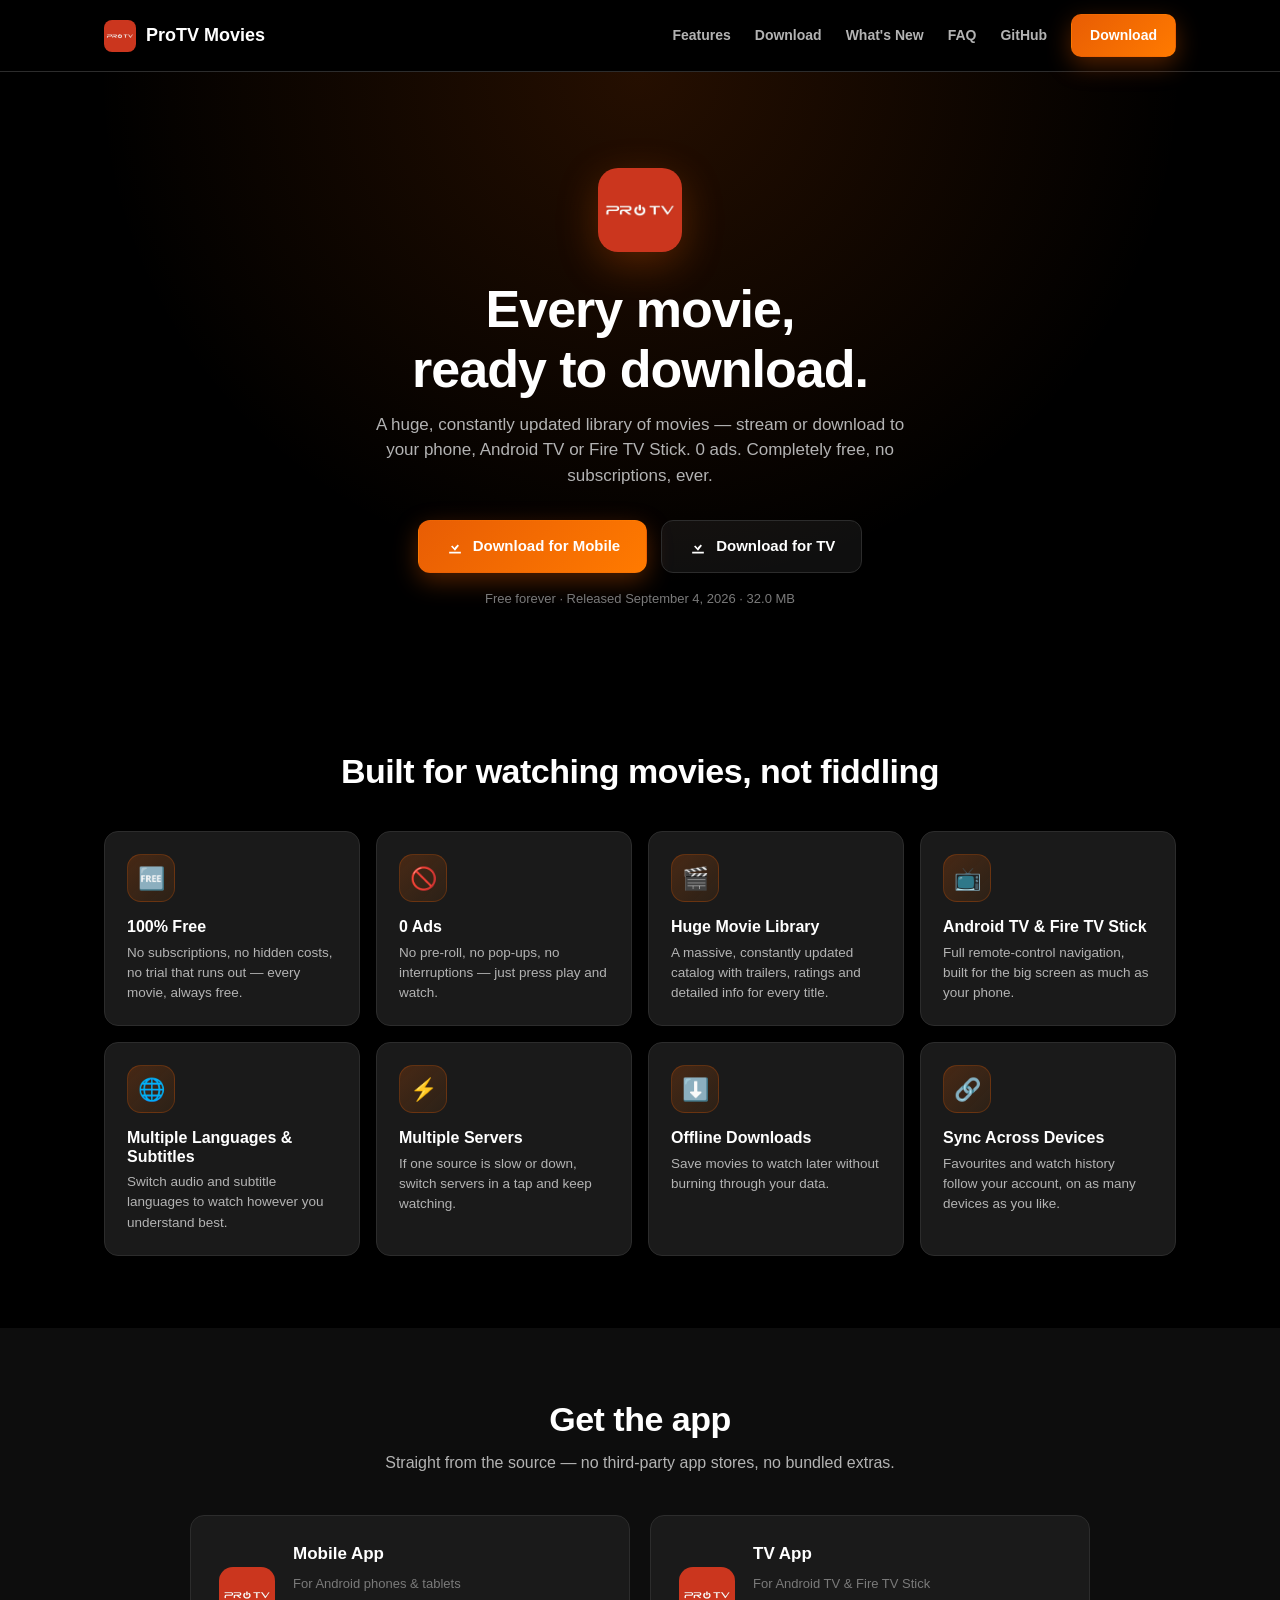
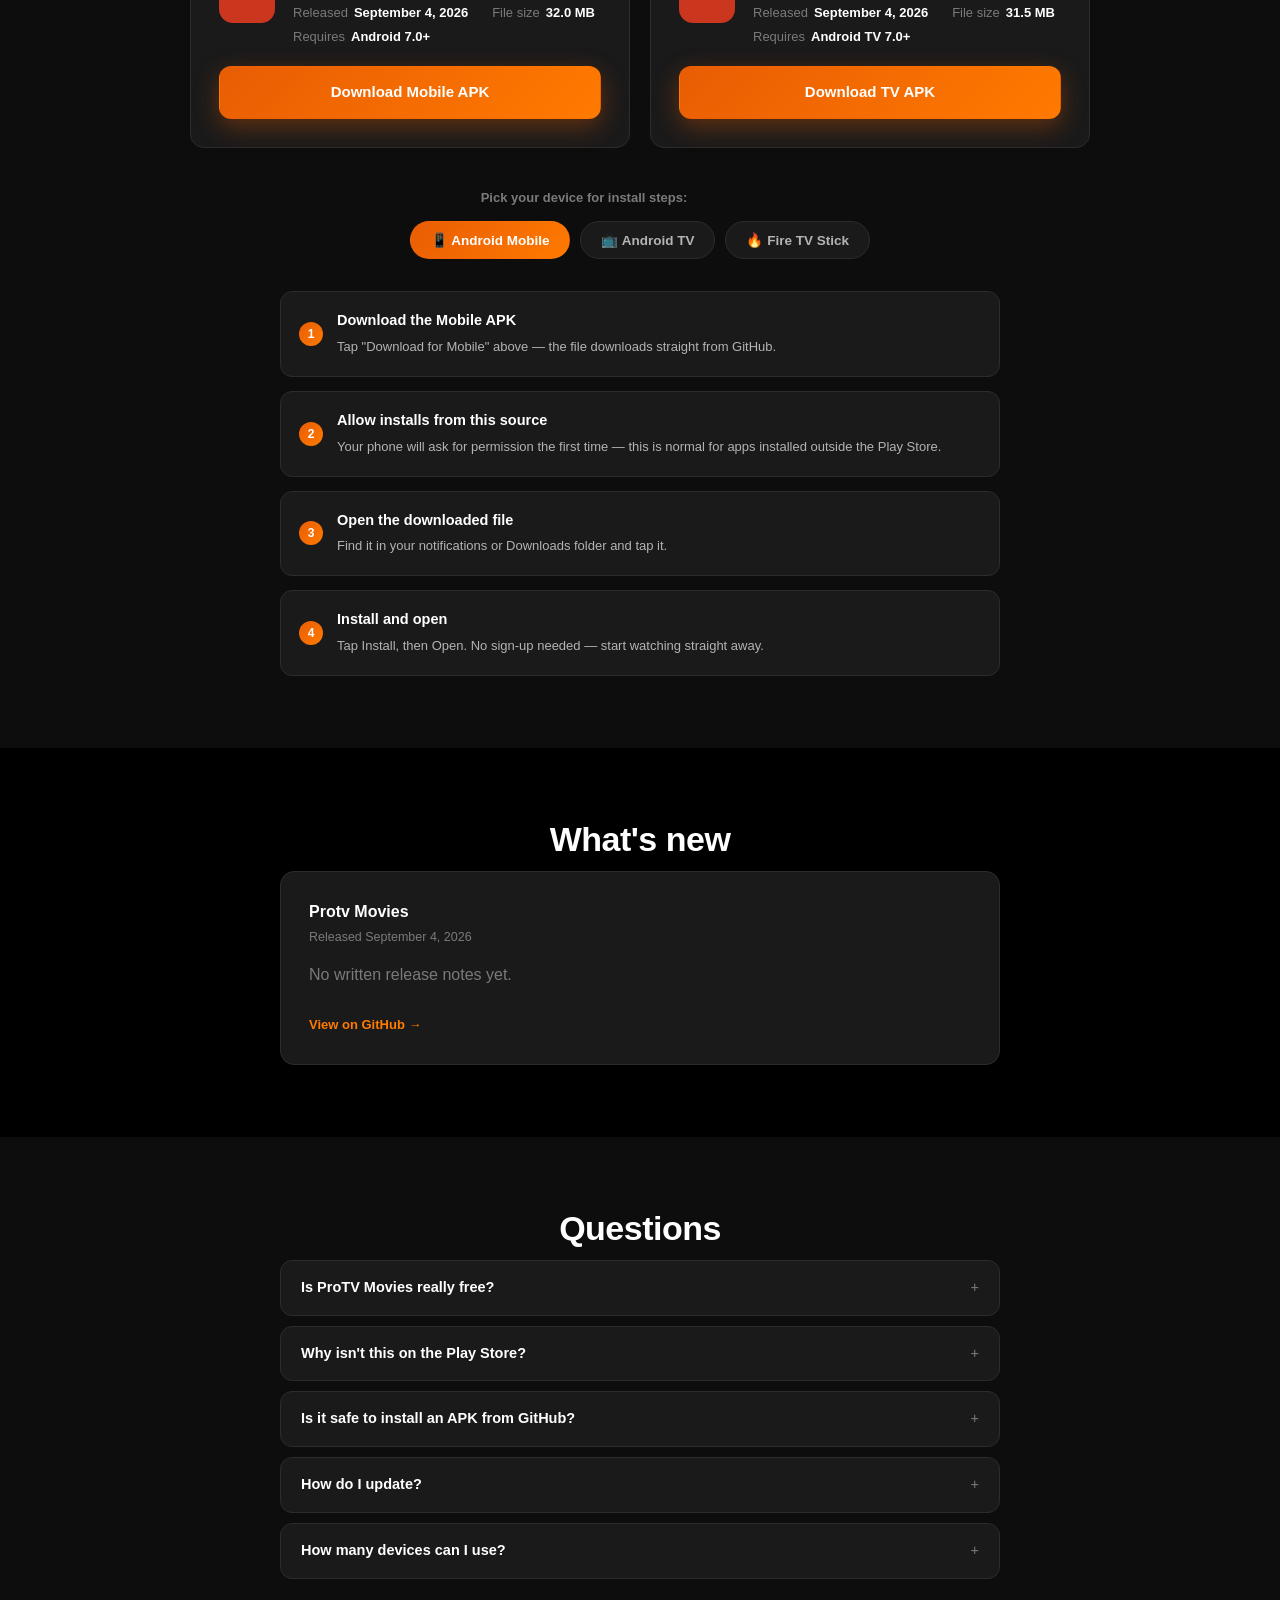
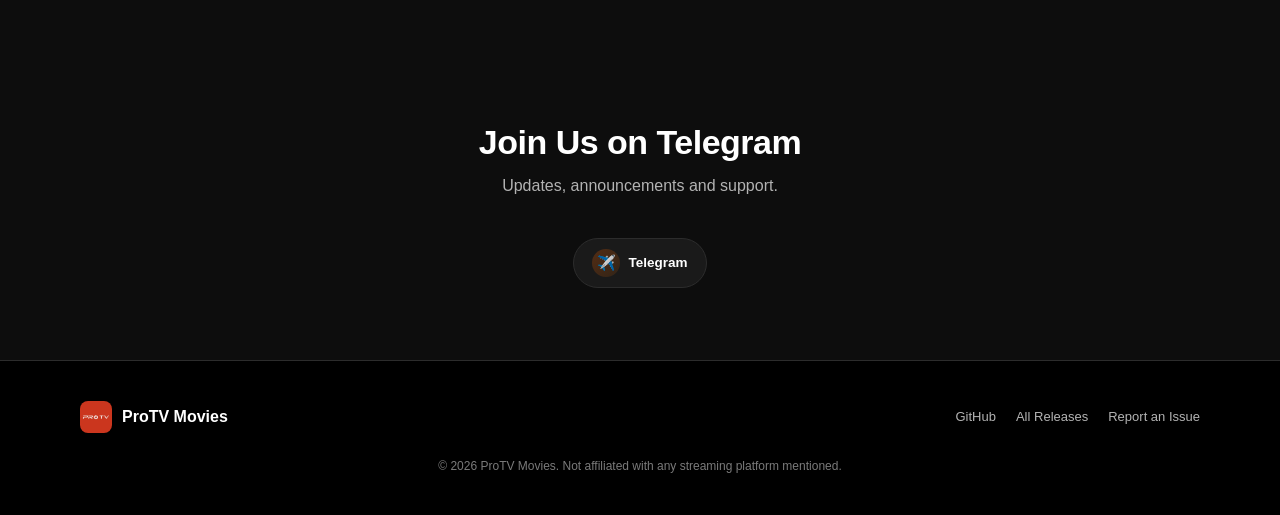
==== index.html @ 2497652d "Update" ====
<!DOCTYPE html>
<html lang="en">
<head>
  <meta charset="UTF-8" />
  <meta name="viewport" content="width=device-width, initial-scale=1.0" />
  <title>ProTV Movies — Download the App</title>
  <meta name="description" content="Download ProTV Movies for Android, Android TV and Fire TV Stick — a huge library of movies, 100% free. Separate Mobile and TV apps, latest APKs and install instructions." />
  <link rel="canonical" href="https://protvmovies.com.au/" />
  <meta property="og:type" content="website" />
  <meta property="og:title" content="ProTV Movies — Download the App" />
  <meta property="og:description" content="Thousands of movies, on Android, Android TV and Fire TV Stick. 0 ads, multi-language subtitles, 100% free — no subscriptions, ever." />
  <meta property="og:url" content="https://protvmovies.com.au/" />
  <meta property="og:image" content="https://protvmovies.com.au/assets/icon.png" />
  <meta name="twitter:card" content="summary" />
  <meta name="twitter:title" content="ProTV Movies — Download the App" />
  <meta name="twitter:description" content="Thousands of movies — on Android, Android TV and Fire TV Stick. 100% free." />
  <meta name="twitter:image" content="https://protvmovies.com.au/assets/icon.png" />
  <link rel="icon" href="assets/icon.png" type="image/png" />
  <link rel="stylesheet" href="style.css" />
</head>
<body>

  <header class="nav">
    <div class="nav-inner">
      <a href="#" class="brand">
        <img src="assets/icon.png" alt="ProTV Movies" class="brand-icon" />
        <span>ProTV Movies</span>
      </a>
      <nav class="nav-links">
        <a href="#features">Features</a>
        <a href="#download">Download</a>
        <a href="#changelog">What's New</a>
        <a href="#faq">FAQ</a>
        <a href="https://github.com/protvaustralia/protv-movies-download-website" target="_blank" rel="noopener">GitHub</a>
      </nav>
      <a href="#download" class="btn btn-primary nav-cta">Download</a>
    </div>
  </header>

  <main>
    <!-- Hero -->
    <section class="hero">
      <div class="hero-inner">
        <img src="assets/icon.png" alt="ProTV Movies app icon" class="hero-icon" />
        <h1>Every movie,<br />ready to download.</h1>
        <p class="hero-sub">
          A huge, constantly updated library of movies — stream or download
          to your phone, Android TV or Fire TV Stick. 0 ads. Completely free,
          no subscriptions, ever.
        </p>
        <div class="hero-actions">
          <a data-download="mobile" href="https://github.com/protvaustralia/protv-movies-download-website/releases/latest" target="_blank" rel="noopener" class="btn btn-primary btn-lg">
            <svg viewBox="0 0 24 24" width="20" height="20" fill="currentColor" aria-hidden="true"><path d="M12 3v10.59l3.3-3.3 1.4 1.42L12 17.83l-4.7-5.12 1.4-1.42 3.3 3.3V3h2zM5 19h14v2H5z"/></svg>
            <span>Download for Mobile</span>
          </a>
          <a data-download="tv" href="https://github.com/protvaustralia/protv-movies-download-website/releases/latest" target="_blank" rel="noopener" class="btn btn-ghost btn-lg">
            <svg viewBox="0 0 24 24" width="20" height="20" fill="currentColor" aria-hidden="true"><path d="M12 3v10.59l3.3-3.3 1.4 1.42L12 17.83l-4.7-5.12 1.4-1.42 3.3 3.3V3h2zM5 19h14v2H5z"/></svg>
            <span>Download for TV</span>
          </a>
        </div>
        <p class="hero-meta" id="hero-meta">Loading latest release…</p>
      </div>
    </section>

    <!-- Features -->
    <section id="features" class="section">
      <h2>Built for watching movies, not fiddling</h2>
      <div class="grid grid-4">
        <div class="card">
          <div class="card-icon">🆓</div>
          <h3>100% Free</h3>
          <p>No subscriptions, no hidden costs, no trial that runs out — every movie, always free.</p>
        </div>
        <div class="card">
          <div class="card-icon">🚫</div>
          <h3>0 Ads</h3>
          <p>No pre-roll, no pop-ups, no interruptions — just press play and watch.</p>
        </div>
        <div class="card">
          <div class="card-icon">🎬</div>
          <h3>Huge Movie Library</h3>
          <p>A massive, constantly updated catalog with trailers, ratings and detailed info for every title.</p>
        </div>
        <div class="card">
          <div class="card-icon">📺</div>
          <h3>Android TV &amp; Fire TV Stick</h3>
          <p>Full remote-control navigation, built for the big screen as much as your phone.</p>
        </div>
        <div class="card">
          <div class="card-icon">🌐</div>
          <h3>Multiple Languages &amp; Subtitles</h3>
          <p>Switch audio and subtitle languages to watch however you understand best.</p>
        </div>
        <div class="card">
          <div class="card-icon">⚡</div>
          <h3>Multiple Servers</h3>
          <p>If one source is slow or down, switch servers in a tap and keep watching.</p>
        </div>
        <div class="card">
          <div class="card-icon">⬇️</div>
          <h3>Offline Downloads</h3>
          <p>Save movies to watch later without burning through your data.</p>
        </div>
        <div class="card">
          <div class="card-icon">🔗</div>
          <h3>Sync Across Devices</h3>
          <p>Favourites and watch history follow your account, on as many devices as you like.</p>
        </div>
      </div>
    </section>

    <!-- Download -->
    <section id="download" class="section section-alt">
      <h2>Get the app</h2>
      <p class="section-sub">Straight from the source — no third-party app stores, no bundled extras.</p>

      <div class="download-cards">
        <div class="download-card">
          <div class="download-card-main">
            <div class="download-card-icon">
              <img src="assets/icon.png" alt="ProTV Movies — Mobile" />
            </div>
            <div class="download-card-info">
              <h3>Mobile App</h3>
              <p class="muted" style="margin:0 0 10px;font-size:13px;">For Android phones &amp; tablets</p>
              <dl class="version-facts">
                <div><dt>Released</dt><dd id="fact-mobile-date">—</dd></div>
                <div><dt>File size</dt><dd id="fact-mobile-size">—</dd></div>
                <div><dt>Requires</dt><dd>Android 7.0+</dd></div>
              </dl>
            </div>
          </div>
          <a data-download="mobile" href="https://github.com/protvaustralia/protv-movies-download-website/releases/latest" target="_blank" rel="noopener" class="btn btn-primary btn-lg download-btn">
            Download Mobile APK
          </a>
        </div>

        <div class="download-card">
          <div class="download-card-main">
            <div class="download-card-icon">
              <img src="assets/icon.png" alt="ProTV Movies — TV" />
            </div>
            <div class="download-card-info">
              <h3>TV App</h3>
              <p class="muted" style="margin:0 0 10px;font-size:13px;">For Android TV &amp; Fire TV Stick</p>
              <dl class="version-facts">
                <div><dt>Released</dt><dd id="fact-tv-date">—</dd></div>
                <div><dt>File size</dt><dd id="fact-tv-size">—</dd></div>
                <div><dt>Requires</dt><dd>Android TV 7.0+</dd></div>
              </dl>
            </div>
          </div>
          <a data-download="tv" href="https://github.com/protvaustralia/protv-movies-download-website/releases/latest" target="_blank" rel="noopener" class="btn btn-primary btn-lg download-btn">
            Download TV APK
          </a>
        </div>
      </div>

      <p class="device-picker-label">Pick your device for install steps:</p>
      <div class="device-picker" role="tablist" aria-label="Choose your device">
        <button type="button" class="device-tab active" data-device="mobile" role="tab" aria-selected="true">📱 Android Mobile</button>
        <button type="button" class="device-tab" data-device="androidtv" role="tab" aria-selected="false">📺 Android TV</button>
        <button type="button" class="device-tab" data-device="firetv" role="tab" aria-selected="false">🔥 Fire TV Stick</button>
      </div>

      <div class="device-panel" data-panel="mobile">
        <ol class="steps">
          <li>
            <strong>Download the Mobile APK</strong>
            <span>Tap "Download for Mobile" above — the file downloads straight from GitHub.</span>
          </li>
          <li>
            <strong>Allow installs from this source</strong>
            <span>Your phone will ask for permission the first time — this is normal for apps installed outside the Play Store.</span>
          </li>
          <li>
            <strong>Open the downloaded file</strong>
            <span>Find it in your notifications or Downloads folder and tap it.</span>
          </li>
          <li>
            <strong>Install and open</strong>
            <span>Tap Install, then Open. No sign-up needed — start watching straight away.</span>
          </li>
        </ol>
      </div>

      <div class="device-panel" data-panel="androidtv" hidden>
        <div class="code-callout">
          <span class="code-callout-label">Downloader Code</span>
          <span class="code-callout-code">5113468</span>
          <span class="code-callout-hint">Always up to date - no new code needed for future updates.</span>
        </div>
        <div class="firetv-note">
          <strong>First, allow apps from unknown sources:</strong>
          <span>On most Android TV / Google TV devices: Settings → Device Preferences → Security &amp; restrictions → Unknown sources, and turn it on for whichever app you use below. The exact wording varies a little by brand (NVIDIA Shield, Chromecast with Google TV, Sony, Mi Box, etc.).</span>
        </div>
        <ol class="steps steps-compact">
          <li>
            <strong>Install Downloader</strong>
            <span>Open the Play Store on your Android TV, search for "Downloader" (by AFTVnews) and install it — it's free.</span>
          </li>
          <li>
            <strong>Open Downloader and enter our code</strong>
            <span>Select the URL field and type <code>5113468</code>, then select Go. This code always points to the latest version - you won't need a new one for future updates.</span>
          </li>
          <li>
            <strong>The download starts automatically</strong>
            <span>Downloader opens our TV page, which fetches the latest TV APK and starts the download for you. If it doesn't start on its own, just select the "Download APK" button shown on that page.</span>
          </li>
          <li>
            <strong>Install</strong>
            <span>Once the download finishes, select Install, then Open. No sign-up needed — start watching straight away.</span>
          </li>
        </ol>
      </div>

      <div class="device-panel" data-panel="firetv" hidden>
        <div class="code-callout">
          <span class="code-callout-label">Downloader Code</span>
          <span class="code-callout-code">5113468</span>
          <span class="code-callout-hint">Always up to date - no new code needed for future updates.</span>
        </div>
        <div class="firetv-note">
          <strong>First, allow apps from unknown sources:</strong>
          <span>On your Fire TV Stick, go to Settings → My Fire TV → Developer Options, and turn on <em>Apps from Unknown Sources</em> (turn it on for Downloader or Silk Browser specifically, depending on which method you use below).</span>
        </div>

        <div class="grid grid-2">
          <div class="method-card">
            <h3><span class="method-icon">📥</span>Method 1 — Downloader app <span class="badge">Recommended</span></h3>
            <ol class="steps steps-compact">
              <li>
                <strong>Install Downloader</strong>
                <span>From the Fire TV home screen, search the Appstore for "Downloader" (by AFTVnews) and install it — it's free.</span>
              </li>
              <li>
                <strong>Open Downloader and enter our code</strong>
                <span>Launch Downloader, select the URL field and type <code>5113468</code>, then select Go. This code always points to the latest version - you won't need a new one for future updates.</span>
              </li>
              <li>
                <strong>Tap Download APK on the page that loads</strong>
                <span>Downloader opens this site in its built-in browser — select the "Download APK" button to fetch the file.</span>
              </li>
              <li>
                <strong>Install</strong>
                <span>Once the download finishes, select Install, then Open. No sign-up needed — start watching straight away.</span>
              </li>
            </ol>
          </div>

          <div class="method-card">
            <h3><span class="method-icon">🌐</span>Method 2 — Silk Browser</h3>
            <ol class="steps steps-compact">
              <li>
                <strong>Open Silk Browser</strong>
                <span>It comes preinstalled on Fire TV — find it in your apps list, or install it from the Appstore if it's missing.</span>
              </li>
              <li>
                <strong>Go to protvmovies.com.au/tv</strong>
                <span>Type the address into Silk's search/URL bar — this fetches the TV app specifically and starts the download automatically.</span>
              </li>
              <li>
                <strong>Open the downloaded file</strong>
                <span>You'll need a file manager app (e.g. "File Manager" from the Appstore) to locate and open the APK from your Downloads folder.</span>
              </li>
              <li>
                <strong>Install</strong>
                <span>Select Install, then Open. No sign-up needed — start watching straight away.</span>
              </li>
            </ol>
          </div>
        </div>
      </div>
    </section>

    <!-- Changelog -->
    <section id="changelog" class="section">
      <h2>What's new</h2>
      <div id="changelog-body" class="changelog-card">
        <p class="muted">Loading release notes…</p>
      </div>
    </section>

    <!-- FAQ -->
    <section id="faq" class="section section-alt">
      <h2>Questions</h2>
      <div class="faq-list">
        <details>
          <summary>Is ProTV Movies really free?</summary>
          <p>Yes — 100% free. No subscriptions, no hidden fees, no trial that expires. Every movie in the library is available to everyone.</p>
        </details>
        <details>
          <summary>Why isn't this on the Play Store?</summary>
          <p>ProTV Movies is distributed directly as an APK from our GitHub releases, so we can ship updates the moment they're ready without waiting on store review.</p>
        </details>
        <details>
          <summary>Is it safe to install an APK from GitHub?</summary>
          <p>Every release here is built and published directly by the ProTV team from this repository — nothing is repackaged or mirrored through a third party. Android will still show a one-time warning for installs outside the Play Store; that's expected.</p>
        </details>
        <details>
          <summary>How do I update?</summary>
          <p>ProTV Movies checks for new versions automatically when you open the app and will prompt you when one's available. You can also come back to this page any time.</p>
        </details>
        <details>
          <summary>How many devices can I use?</summary>
          <p>As many as you like — there's no premium tier and no device limit.</p>
        </details>
      </div>
    </section>

    <!-- Socials -->
    <section id="socials" class="section section-alt socials-section">
      <h2>Join Us on Telegram</h2>
      <p class="section-sub">Updates, announcements and support.</p>
      <div class="social-links">
        <a href="https://t.me/protvmoviesapp" target="_blank" rel="noopener" class="social-link"><span>✈️</span>Telegram</a>
      </div>
    </section>
  </main>

  <footer class="footer">
    <div class="footer-inner">
      <div class="footer-brand">
        <img src="assets/icon.png" alt="ProTV Movies" class="brand-icon" />
        <span>ProTV Movies</span>
      </div>
      <div class="footer-links">
        <a href="https://github.com/protvaustralia/protv-movies-download-website" target="_blank" rel="noopener">GitHub</a>
        <a href="https://github.com/protvaustralia/protv-movies-download-website/releases" target="_blank" rel="noopener">All Releases</a>
        <a href="https://github.com/protvaustralia/protv-movies-download-website/issues" target="_blank" rel="noopener">Report an Issue</a>
      </div>
      <p class="footer-copy">© <span id="year"></span> ProTV Movies. Not affiliated with any streaming platform mentioned.</p>
    </div>
  </footer>

  <script src="script.js"></script>
</body>
</html>
---- style.css ----
:root {
  --bg: #000000;
  --bg-alt: #0d0d0d;
  --surface: #1a1a1a;
  --surface-2: #242424;
  --border: #2c2c2c;
  --text: #ffffff;
  --text-dim: #b3b3b3;
  --text-mute: #7a7a7a;
  --brand: #e85d04;
  --brand-accent: #ff7a00;
  --radius: 14px;
}

* { box-sizing: border-box; }

html { scroll-behavior: smooth; }

body {
  margin: 0;
  background: var(--bg);
  color: var(--text);
  font-family: -apple-system, BlinkMacSystemFont, "Segoe UI", Roboto, Helvetica, Arial, sans-serif;
  line-height: 1.5;
}

a { color: inherit; text-decoration: none; }

img { max-width: 100%; display: block; }

h1, h2, h3 { line-height: 1.15; margin: 0 0 12px; font-weight: 800; }

p { margin: 0 0 12px; color: var(--text-dim); }

.muted { color: var(--text-mute); }

/* Nav */
.nav {
  position: sticky;
  top: 0;
  z-index: 50;
  backdrop-filter: blur(10px);
  background: rgba(0, 0, 0, 0.75);
  border-bottom: 1px solid var(--border);
}

.nav-inner {
  max-width: 1120px;
  margin: 0 auto;
  padding: 14px 24px;
  display: flex;
  align-items: center;
  gap: 24px;
}

.brand {
  display: flex;
  align-items: center;
  gap: 10px;
  font-weight: 800;
  font-size: 18px;
  margin-right: auto;
}

.brand-icon {
  width: 32px;
  height: 32px;
  border-radius: 8px;
}

.nav-links {
  display: flex;
  gap: 24px;
}

.nav-links a {
  color: var(--text-dim);
  font-size: 14px;
  font-weight: 600;
  transition: color 0.15s;
}

.nav-links a:hover { color: var(--text); }

.nav-cta { display: inline-flex; }

@media (max-width: 720px) {
  .nav-links { display: none; }
}

/* Buttons */
.btn {
  display: inline-flex;
  align-items: center;
  justify-content: center;
  gap: 8px;
  border-radius: 10px;
  font-weight: 700;
  font-size: 14px;
  padding: 10px 18px;
  cursor: pointer;
  border: 1px solid transparent;
  transition: transform 0.15s, filter 0.15s, background 0.15s;
  white-space: nowrap;
}

.btn:active { transform: scale(0.97); }

.btn-primary {
  background: linear-gradient(135deg, var(--brand), var(--brand-accent));
  color: #fff;
  box-shadow: 0 8px 24px rgba(232, 93, 4, 0.35);
}

.btn-primary:hover { filter: brightness(1.08); }

.btn-ghost {
  background: rgba(255, 255, 255, 0.06);
  color: var(--text);
  border-color: var(--border);
}

.btn-ghost:hover { background: rgba(255, 255, 255, 0.1); }

.btn-lg { padding: 14px 26px; font-size: 15px; border-radius: 12px; }

/* Hero */
.hero {
  padding: 96px 24px 72px;
  text-align: center;
  background: radial-gradient(ellipse at top, rgba(232, 93, 4, 0.16), transparent 60%);
}

.hero-inner { max-width: 720px; margin: 0 auto; }

.hero-icon {
  width: 84px;
  height: 84px;
  border-radius: 20px;
  margin: 0 auto 28px;
  box-shadow: 0 12px 40px rgba(232, 93, 4, 0.3);
}

.hero h1 {
  font-size: clamp(32px, 6vw, 52px);
  letter-spacing: -1px;
}

.hero-sub {
  font-size: 17px;
  max-width: 560px;
  margin: 0 auto 32px;
}

.hero-actions {
  display: flex;
  gap: 14px;
  justify-content: center;
  flex-wrap: wrap;
  margin-bottom: 16px;
}

.hero-meta {
  font-size: 13px;
  color: var(--text-mute);
  margin: 0;
}

/* Sections */
.section {
  max-width: 1120px;
  margin: 0 auto;
  padding: 72px 24px;
}

.section-alt { background: var(--bg-alt); max-width: none; }
.section-alt > * { max-width: 1120px; margin-left: auto; margin-right: auto; }

.section h2 {
  font-size: clamp(24px, 4vw, 34px);
  text-align: center;
  letter-spacing: -0.5px;
}

.section-sub {
  text-align: center;
  max-width: 520px;
  margin: 0 auto 40px;
}

/* Grid / cards */
.grid { display: grid; gap: 16px; margin-top: 40px; }
.grid-4 { grid-template-columns: repeat(4, 1fr); }

@media (max-width: 900px) { .grid-4 { grid-template-columns: repeat(2, 1fr); } }
@media (max-width: 520px) { .grid-4 { grid-template-columns: 1fr; } }

.card {
  background: var(--surface);
  border: 1px solid var(--border);
  border-radius: var(--radius);
  padding: 22px;
  transition: border-color 0.15s, transform 0.15s;
}

.card:hover { border-color: rgba(232, 93, 4, 0.4); transform: translateY(-2px); }

.card-icon {
  width: 48px;
  height: 48px;
  display: flex;
  align-items: center;
  justify-content: center;
  font-size: 22px;
  margin-bottom: 16px;
  border-radius: 14px;
  background: linear-gradient(135deg, rgba(232, 93, 4, 0.22), rgba(255, 122, 0, 0.08));
  border: 1px solid rgba(232, 93, 4, 0.25);
}

.card h3 { font-size: 16px; margin-bottom: 6px; }

.card p { font-size: 13.5px; margin: 0; }

.grid-2 { grid-template-columns: repeat(2, 1fr); max-width: 960px; margin-left: auto; margin-right: auto; }

@media (max-width: 760px) { .grid-2 { grid-template-columns: 1fr; } }

/* Device picker */
.device-picker-label {
  text-align: center;
  font-size: 13px;
  font-weight: 700;
  color: var(--text-mute);
  margin: 0 0 14px;
}

.device-picker {
  display: flex;
  justify-content: center;
  flex-wrap: wrap;
  gap: 10px;
  margin-bottom: 32px;
}

.device-tab {
  background: var(--surface);
  border: 1px solid var(--border);
  color: var(--text-dim);
  border-radius: 999px;
  padding: 10px 20px;
  font-size: 13.5px;
  font-weight: 700;
  cursor: pointer;
  transition: background 0.15s, border-color 0.15s, color 0.15s;
}

.device-tab:hover { background: var(--surface-2); color: var(--text); }

.device-tab.active {
  background: linear-gradient(135deg, var(--brand), var(--brand-accent));
  border-color: transparent;
  color: #fff;
}

.device-panel { max-width: 960px; margin: 0 auto; }

/* Downloader code callout */
.code-callout {
  max-width: 960px;
  margin: 0 auto 20px;
  background: linear-gradient(135deg, rgba(232, 93, 4, 0.18), rgba(255, 122, 0, 0.06));
  border: 1px solid var(--brand);
  border-radius: 16px;
  padding: 20px 24px;
  display: flex;
  flex-direction: column;
  align-items: center;
  text-align: center;
  gap: 6px;
}

.code-callout-label {
  font-size: 12px;
  font-weight: 800;
  letter-spacing: 1.5px;
  text-transform: uppercase;
  color: var(--brand-accent);
}

.code-callout-code {
  font-size: clamp(36px, 8vw, 52px);
  font-weight: 900;
  letter-spacing: 6px;
  color: #fff;
  font-family: 'Courier New', monospace;
  text-shadow: 0 0 24px rgba(232, 93, 4, 0.5);
}

.code-callout-hint {
  font-size: 12.5px;
  color: var(--text-dim);
}

/* Fire TV */
.firetv-note {
  max-width: 960px;
  margin: 0 auto 32px;
  background: rgba(232, 93, 4, 0.1);
  border: 1px solid rgba(232, 93, 4, 0.35);
  border-radius: 12px;
  padding: 16px 20px 16px 56px;
  font-size: 13.5px;
  display: flex;
  flex-direction: column;
  gap: 4px;
  position: relative;
}

.firetv-note::before {
  content: '🔓';
  position: absolute;
  left: 16px;
  top: 16px;
  width: 28px;
  height: 28px;
  display: flex;
  align-items: center;
  justify-content: center;
  font-size: 14px;
  border-radius: 50%;
  background: rgba(232, 93, 4, 0.25);
}

.firetv-note strong { font-size: 14px; }
.firetv-note span { color: var(--text-dim); }

.method-card {
  background: var(--surface);
  border: 1px solid var(--border);
  border-radius: var(--radius);
  padding: 24px;
}

.method-icon {
  width: 26px;
  height: 26px;
  display: inline-flex;
  align-items: center;
  justify-content: center;
  font-size: 13px;
  border-radius: 8px;
  background: linear-gradient(135deg, rgba(232, 93, 4, 0.28), rgba(255, 122, 0, 0.1));
}

.method-card h3 {
  font-size: 16px;
  margin-bottom: 18px;
  display: flex;
  align-items: center;
  gap: 10px;
  flex-wrap: wrap;
}

.badge {
  font-size: 10.5px;
  font-weight: 800;
  text-transform: uppercase;
  letter-spacing: 0.4px;
  background: linear-gradient(135deg, var(--brand), var(--brand-accent));
  color: #fff;
  padding: 3px 9px;
  border-radius: 999px;
}

.steps-compact { gap: 10px; }
.steps-compact li { padding: 14px 16px 14px 48px; font-size: 13px; }
.steps-compact li::before { width: 20px; height: 20px; left: 14px; font-size: 11px; }

.steps-compact code {
  background: rgba(255, 255, 255, 0.08);
  padding: 2px 6px;
  border-radius: 5px;
  font-size: 12.5px;
}

/* Socials */
.socials-section { text-align: center; }

.social-links {
  display: flex;
  flex-wrap: wrap;
  justify-content: center;
  gap: 12px;
  max-width: 720px;
  margin: 0 auto;
}

.social-link {
  display: inline-flex;
  align-items: center;
  gap: 8px;
  background: var(--surface);
  border: 1px solid var(--border);
  border-radius: 999px;
  padding: 10px 18px;
  font-size: 13.5px;
  font-weight: 700;
  transition: background 0.15s, border-color 0.15s;
}

.social-link:hover { background: var(--surface-2); border-color: var(--brand); transform: translateY(-2px); }

.social-link span {
  width: 28px;
  height: 28px;
  display: inline-flex;
  align-items: center;
  justify-content: center;
  font-size: 15px;
  border-radius: 50%;
  background: linear-gradient(135deg, rgba(232, 93, 4, 0.28), rgba(255, 122, 0, 0.1));
}

/* Download cards */
.download-cards {
  display: grid;
  grid-template-columns: repeat(2, 1fr);
  gap: 20px;
  max-width: 900px;
  margin: 0 auto 40px;
}

@media (max-width: 760px) { .download-cards { grid-template-columns: 1fr; } }

.download-card {
  background: var(--surface);
  border: 1px solid var(--border);
  border-radius: var(--radius);
  padding: 28px;
  display: flex;
  flex-direction: column;
  align-items: stretch;
  gap: 20px;
}

.download-card-main {
  display: flex;
  align-items: center;
  gap: 18px;
}

.download-card-icon img {
  width: 56px;
  height: 56px;
  border-radius: 14px;
}

.download-card-info h3 { font-size: 17px; margin-bottom: 10px; }

.version-facts {
  display: grid;
  grid-template-columns: repeat(2, auto);
  gap: 4px 24px;
  margin: 0;
}

.version-facts div { display: flex; gap: 6px; font-size: 13px; }
.version-facts dt { color: var(--text-mute); margin: 0; }
.version-facts dd { margin: 0; font-weight: 700; }

.download-btn { flex-shrink: 0; }

/* Steps */
.steps {
  max-width: 720px;
  margin: 0 auto;
  padding: 0;
  list-style: none;
  counter-reset: step;
  display: grid;
  gap: 14px;
}

.steps li {
  counter-increment: step;
  position: relative;
  padding: 18px 20px 18px 56px;
  background: var(--surface);
  border: 1px solid var(--border);
  border-radius: 12px;
}

.steps li::before {
  content: counter(step);
  position: absolute;
  left: 18px;
  top: 50%;
  transform: translateY(-50%);
  width: 24px;
  height: 24px;
  border-radius: 50%;
  background: linear-gradient(135deg, var(--brand), var(--brand-accent));
  color: #fff;
  font-size: 12px;
  font-weight: 800;
  display: flex;
  align-items: center;
  justify-content: center;
}

.steps strong { display: block; font-size: 14.5px; margin-bottom: 2px; }
.steps span { font-size: 13px; color: var(--text-dim); }

/* Changelog */
.changelog-card {
  max-width: 720px;
  margin: 0 auto;
  background: var(--surface);
  border: 1px solid var(--border);
  border-radius: var(--radius);
  padding: 28px;
}

.changelog-card h4 {
  margin: 0 0 4px;
  font-size: 16px;
}

.changelog-card .changelog-date {
  font-size: 12.5px;
  color: var(--text-mute);
  margin-bottom: 16px;
}

.changelog-card pre {
  white-space: pre-wrap;
  font-family: inherit;
  font-size: 14px;
  color: var(--text-dim);
  margin: 0;
}

.changelog-card a.gh-link {
  display: inline-block;
  margin-top: 16px;
  font-size: 13px;
  font-weight: 700;
  color: var(--brand-accent);
}

/* FAQ */
.faq-list {
  max-width: 720px;
  margin: 0 auto;
  display: grid;
  gap: 10px;
}

details {
  background: var(--surface);
  border: 1px solid var(--border);
  border-radius: 12px;
  padding: 16px 20px;
}

details summary {
  cursor: pointer;
  font-weight: 700;
  font-size: 14.5px;
  list-style: none;
}

details summary::-webkit-details-marker { display: none; }

details summary::after {
  content: '+';
  float: right;
  color: var(--text-mute);
  font-weight: 400;
}

details[open] summary::after { content: '−'; }

details p { margin: 12px 0 0; font-size: 13.5px; }

/* Footer */
.footer {
  border-top: 1px solid var(--border);
  padding: 40px 24px;
}

.footer-inner {
  max-width: 1120px;
  margin: 0 auto;
  display: flex;
  align-items: center;
  justify-content: space-between;
  flex-wrap: wrap;
  gap: 16px;
}

.footer-brand {
  display: flex;
  align-items: center;
  gap: 10px;
  font-weight: 800;
}

.footer-links {
  display: flex;
  gap: 20px;
}

.footer-links a {
  font-size: 13px;
  color: var(--text-dim);
}

.footer-links a:hover { color: var(--text); }

.footer-copy {
  width: 100%;
  text-align: center;
  font-size: 12px;
  color: var(--text-mute);
  margin: 8px 0 0;
}
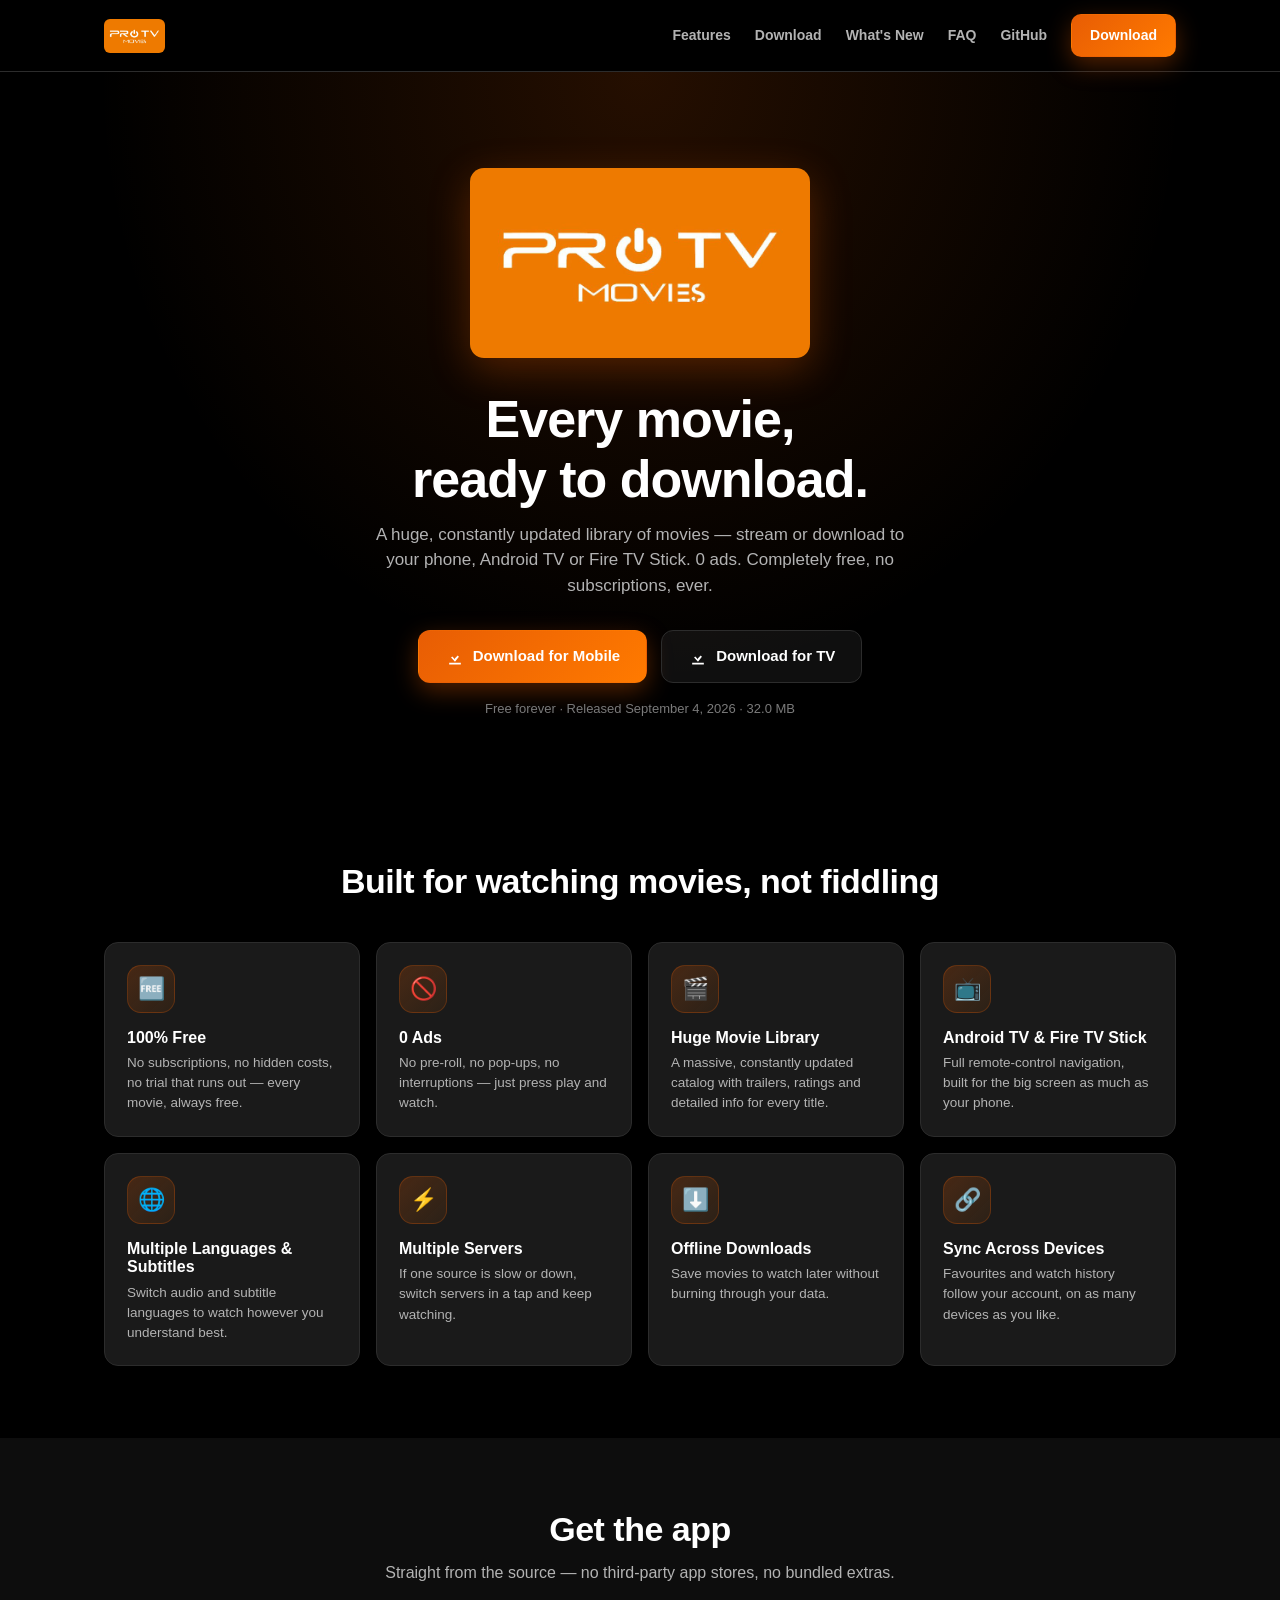
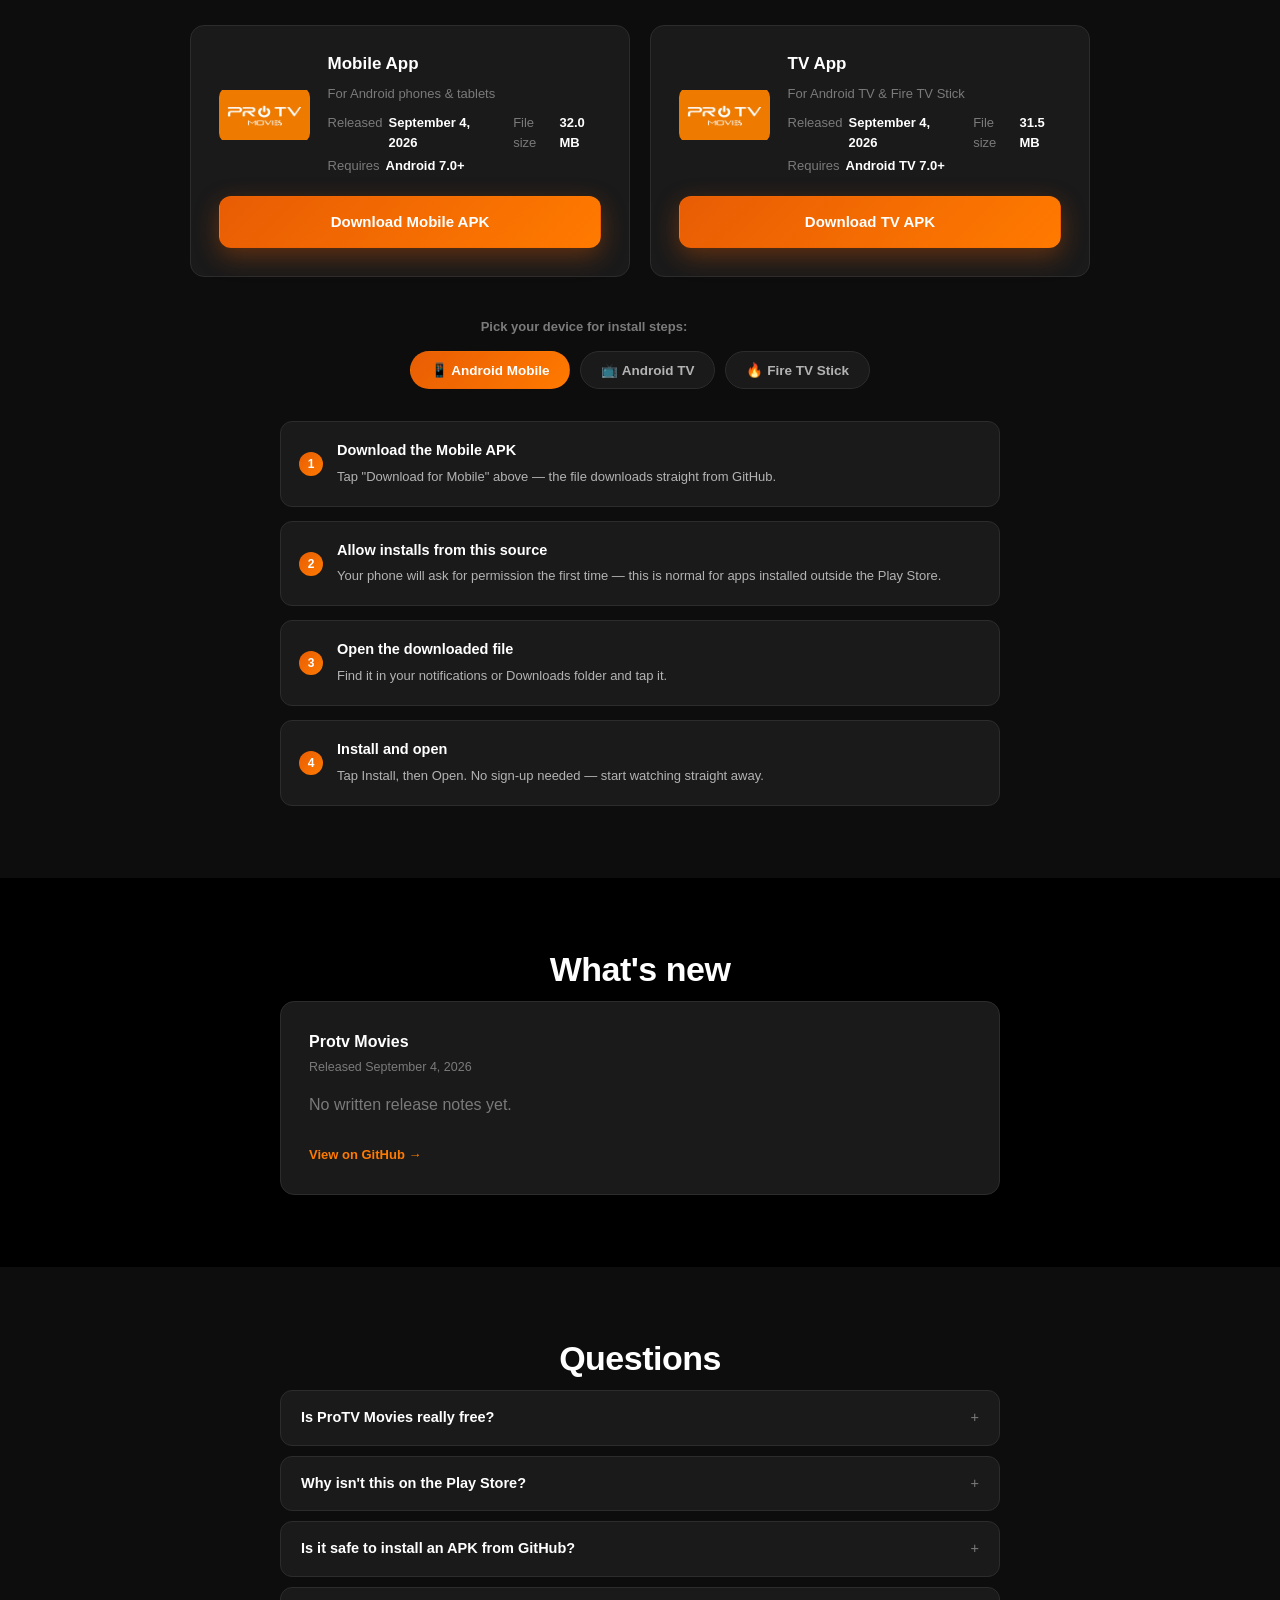
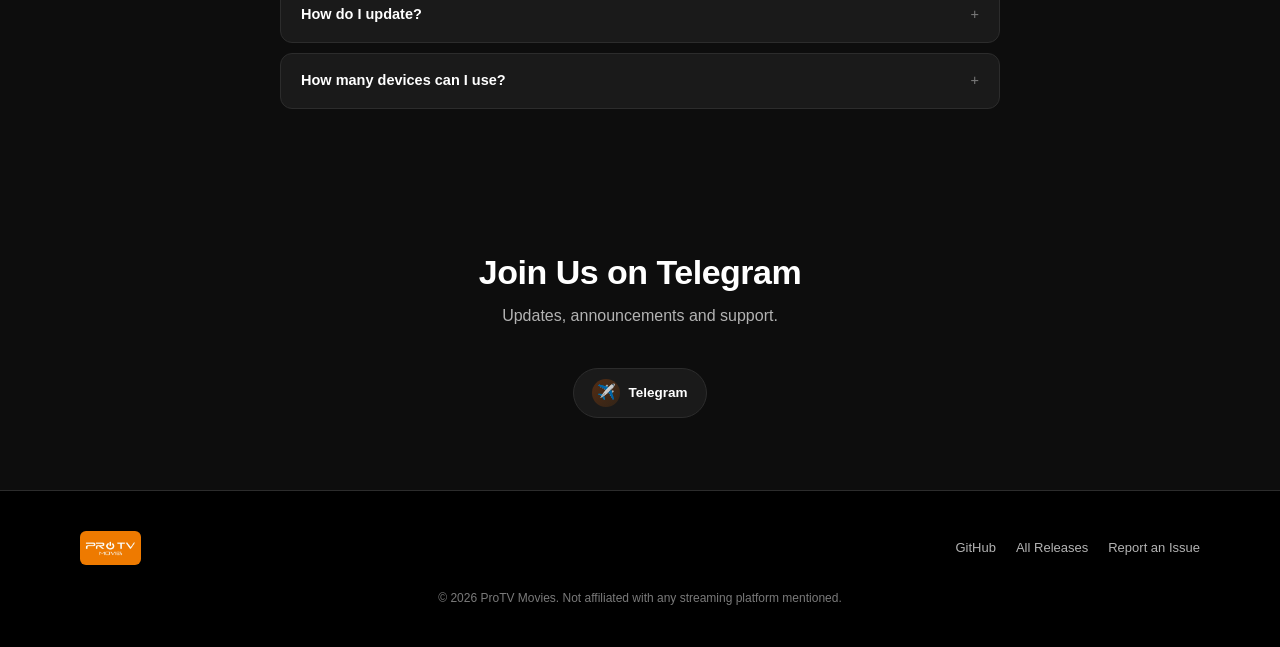
==== commit 725d87fe: "Update" ====
--- a/index.html
+++ b/index.html
@@ -10,11 +10,11 @@
   <meta property="og:title" content="ProTV Movies — Download the App" />
   <meta property="og:description" content="Thousands of movies, on Android, Android TV and Fire TV Stick. 0 ads, multi-language subtitles, 100% free — no subscriptions, ever." />
   <meta property="og:url" content="https://protvmovies.com.au/" />
-  <meta property="og:image" content="https://protvmovies.com.au/assets/icon.png" />
-  <meta name="twitter:card" content="summary" />
+  <meta property="og:image" content="https://protvmovies.com.au/assets/logo.jpg" />
+  <meta name="twitter:card" content="summary_large_image" />
   <meta name="twitter:title" content="ProTV Movies — Download the App" />
   <meta name="twitter:description" content="Thousands of movies — on Android, Android TV and Fire TV Stick. 100% free." />
-  <meta name="twitter:image" content="https://protvmovies.com.au/assets/icon.png" />
+  <meta name="twitter:image" content="https://protvmovies.com.au/assets/logo.jpg" />
   <link rel="icon" href="assets/icon.png" type="image/png" />
   <link rel="stylesheet" href="style.css" />
 </head>
@@ -23,8 +23,7 @@
   <header class="nav">
     <div class="nav-inner">
       <a href="#" class="brand">
-        <img src="assets/icon.png" alt="ProTV Movies" class="brand-icon" />
-        <span>ProTV Movies</span>
+        <img src="assets/logo.jpg" alt="ProTV Movies" class="brand-logo" />
       </a>
       <nav class="nav-links">
         <a href="#features">Features</a>
@@ -41,7 +40,7 @@
     <!-- Hero -->
     <section class="hero">
       <div class="hero-inner">
-        <img src="assets/icon.png" alt="ProTV Movies app icon" class="hero-icon" />
+        <img src="assets/logo.jpg" alt="ProTV Movies" class="hero-logo" />
         <h1>Every movie,<br />ready to download.</h1>
         <p class="hero-sub">
           A huge, constantly updated library of movies — stream or download
@@ -118,7 +117,7 @@
         <div class="download-card">
           <div class="download-card-main">
             <div class="download-card-icon">
-              <img src="assets/icon.png" alt="ProTV Movies — Mobile" />
+              <img src="assets/logo.jpg" alt="ProTV Movies — Mobile" />
             </div>
             <div class="download-card-info">
               <h3>Mobile App</h3>
@@ -138,7 +137,7 @@
         <div class="download-card">
           <div class="download-card-main">
             <div class="download-card-icon">
-              <img src="assets/icon.png" alt="ProTV Movies — TV" />
+              <img src="assets/logo.jpg" alt="ProTV Movies — TV" />
             </div>
             <div class="download-card-info">
               <h3>TV App</h3>
@@ -321,8 +320,7 @@
   <footer class="footer">
     <div class="footer-inner">
       <div class="footer-brand">
-        <img src="assets/icon.png" alt="ProTV Movies" class="brand-icon" />
-        <span>ProTV Movies</span>
+        <img src="assets/logo.jpg" alt="ProTV Movies" class="brand-logo" />
       </div>
       <div class="footer-links">
         <a href="https://github.com/protvaustralia/protv-movies-download-website" target="_blank" rel="noopener">GitHub</a>
--- a/style.css
+++ b/style.css
@@ -68,6 +68,12 @@
   border-radius: 8px;
 }
 
+.brand-logo {
+  height: 34px;
+  width: auto;
+  border-radius: 6px;
+}
+
 .nav-links {
   display: flex;
   gap: 24px;
@@ -141,6 +147,15 @@
   box-shadow: 0 12px 40px rgba(232, 93, 4, 0.3);
 }
 
+.hero-logo {
+  width: 100%;
+  max-width: 340px;
+  height: auto;
+  margin: 0 auto 32px;
+  border-radius: var(--radius);
+  box-shadow: 0 12px 40px rgba(232, 93, 4, 0.3);
+}
+
 .hero h1 {
   font-size: clamp(32px, 6vw, 52px);
   letter-spacing: -1px;
@@ -451,9 +466,10 @@
 }
 
 .download-card-icon img {
-  width: 56px;
   height: 56px;
-  border-radius: 14px;
+  width: auto;
+  border-radius: 10px;
+  object-fit: contain;
 }
 
 .download-card-info h3 { font-size: 17px; margin-bottom: 10px; }
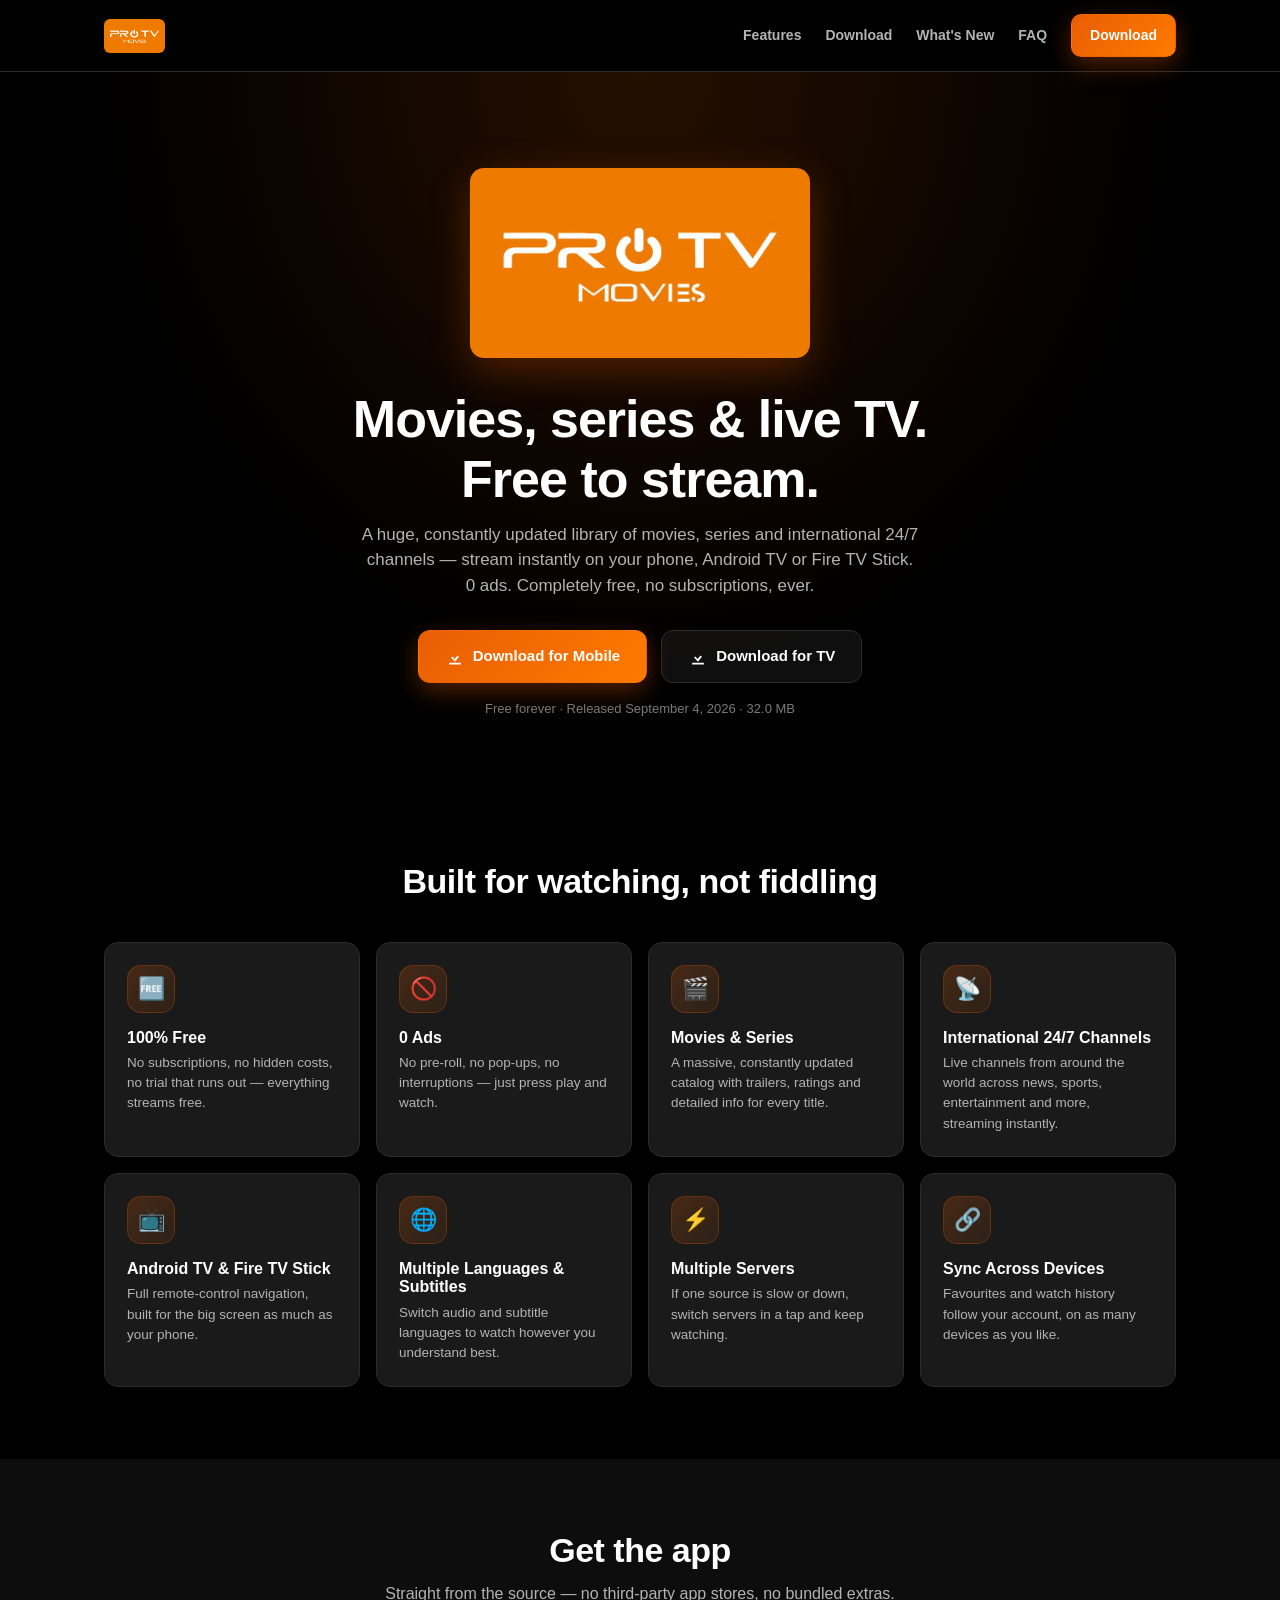
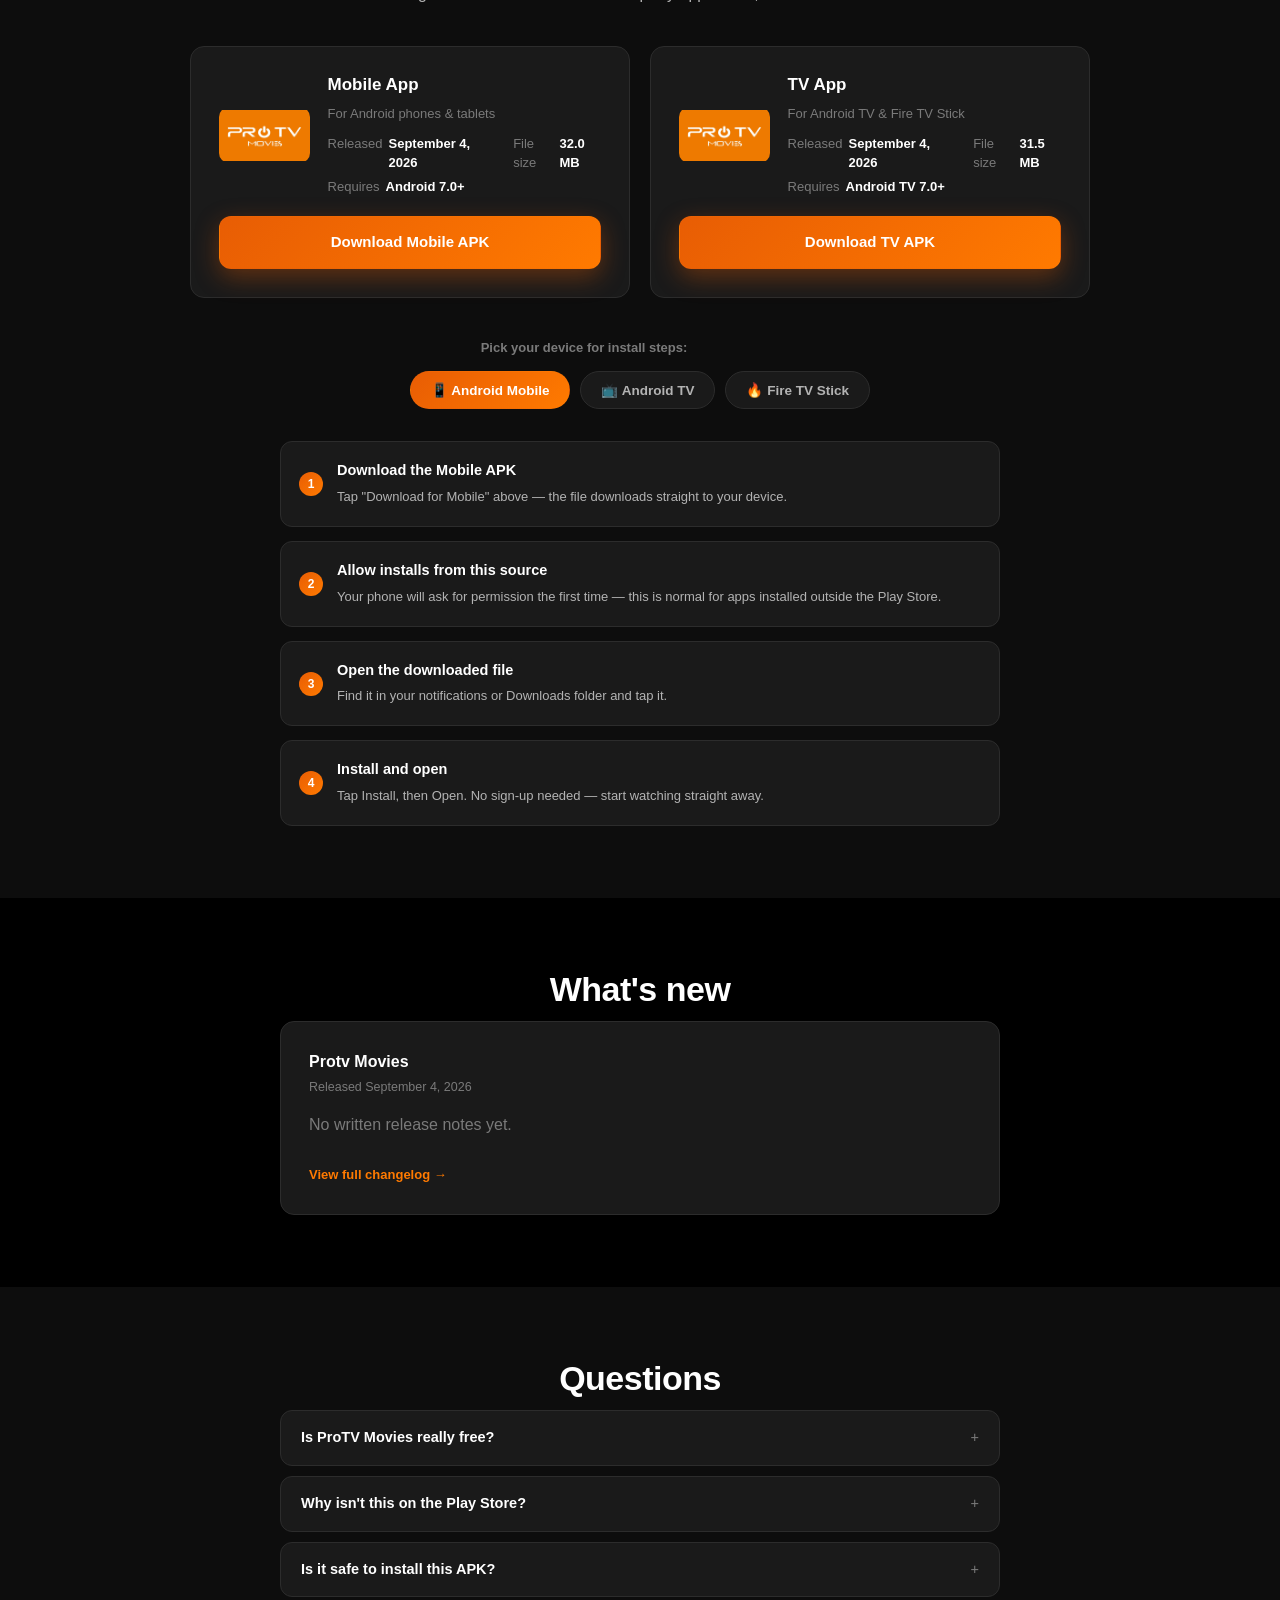
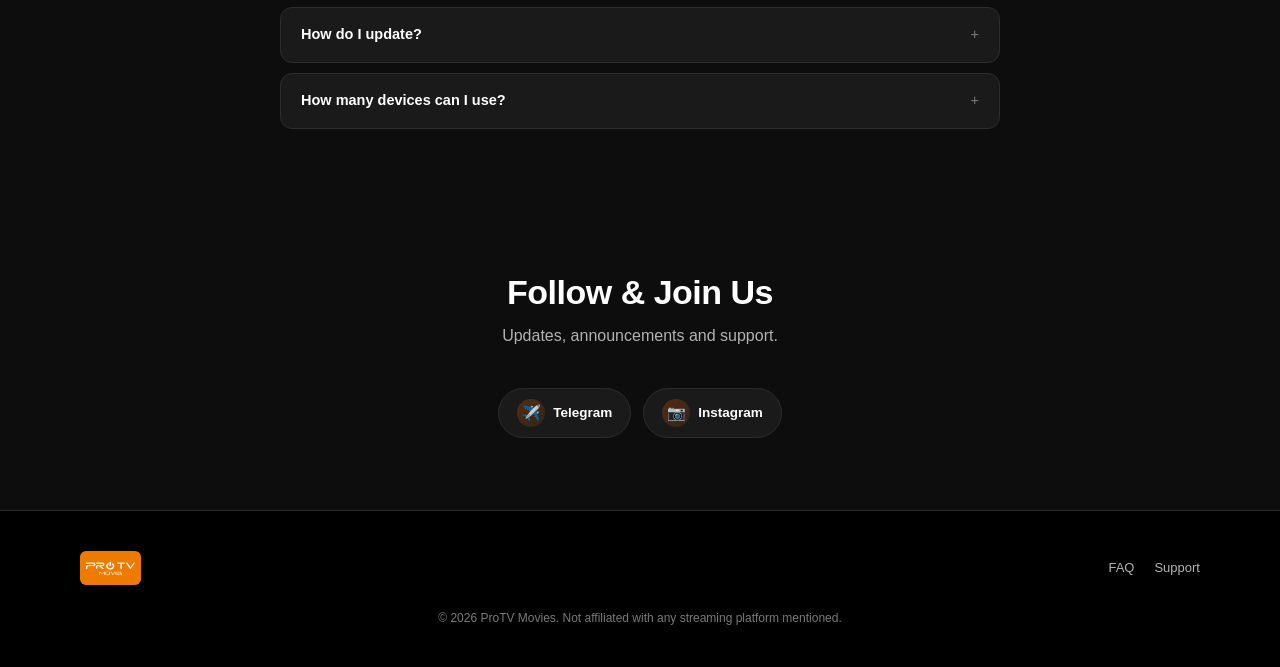
==== commit eff6a567: "Update" ====
--- a/index.html
+++ b/index.html
@@ -4,16 +4,16 @@
   <meta charset="UTF-8" />
   <meta name="viewport" content="width=device-width, initial-scale=1.0" />
   <title>ProTV Movies — Download the App</title>
-  <meta name="description" content="Download ProTV Movies for Android, Android TV and Fire TV Stick — a huge library of movies, 100% free. Separate Mobile and TV apps, latest APKs and install instructions." />
+  <meta name="description" content="Download ProTV Movies for Android, Android TV and Fire TV Stick — stream movies, series and international 24/7 channels, 100% free. Separate Mobile and TV apps, latest APKs and install instructions." />
   <link rel="canonical" href="https://protvmovies.com.au/" />
   <meta property="og:type" content="website" />
   <meta property="og:title" content="ProTV Movies — Download the App" />
-  <meta property="og:description" content="Thousands of movies, on Android, Android TV and Fire TV Stick. 0 ads, multi-language subtitles, 100% free — no subscriptions, ever." />
+  <meta property="og:description" content="Stream movies, series and international 24/7 channels — on Android, Android TV and Fire TV Stick. 0 ads, multi-language subtitles, 100% free — no subscriptions, ever." />
   <meta property="og:url" content="https://protvmovies.com.au/" />
   <meta property="og:image" content="https://protvmovies.com.au/assets/logo.jpg" />
   <meta name="twitter:card" content="summary_large_image" />
   <meta name="twitter:title" content="ProTV Movies — Download the App" />
-  <meta name="twitter:description" content="Thousands of movies — on Android, Android TV and Fire TV Stick. 100% free." />
+  <meta name="twitter:description" content="Stream movies, series and international 24/7 channels — on Android, Android TV and Fire TV Stick. 100% free." />
   <meta name="twitter:image" content="https://protvmovies.com.au/assets/logo.jpg" />
   <link rel="icon" href="assets/icon.png" type="image/png" />
   <link rel="stylesheet" href="style.css" />
@@ -30,7 +30,6 @@
         <a href="#download">Download</a>
         <a href="#changelog">What's New</a>
         <a href="#faq">FAQ</a>
-        <a href="https://github.com/protvaustralia/protv-movies-download-website" target="_blank" rel="noopener">GitHub</a>
       </nav>
       <a href="#download" class="btn btn-primary nav-cta">Download</a>
     </div>
@@ -41,11 +40,12 @@
     <section class="hero">
       <div class="hero-inner">
         <img src="assets/logo.jpg" alt="ProTV Movies" class="hero-logo" />
-        <h1>Every movie,<br />ready to download.</h1>
+        <h1>Movies, series &amp; live TV.<br />Free to stream.</h1>
         <p class="hero-sub">
-          A huge, constantly updated library of movies — stream or download
-          to your phone, Android TV or Fire TV Stick. 0 ads. Completely free,
-          no subscriptions, ever.
+          A huge, constantly updated library of movies, series and
+          international 24/7 channels — stream instantly on your phone,
+          Android TV or Fire TV Stick. 0 ads. Completely free, no
+          subscriptions, ever.
         </p>
         <div class="hero-actions">
           <a data-download="mobile" href="https://github.com/protvaustralia/protv-movies-download-website/releases/latest" target="_blank" rel="noopener" class="btn btn-primary btn-lg">
@@ -63,12 +63,12 @@
 
     <!-- Features -->
     <section id="features" class="section">
-      <h2>Built for watching movies, not fiddling</h2>
+      <h2>Built for watching, not fiddling</h2>
       <div class="grid grid-4">
         <div class="card">
           <div class="card-icon">🆓</div>
           <h3>100% Free</h3>
-          <p>No subscriptions, no hidden costs, no trial that runs out — every movie, always free.</p>
+          <p>No subscriptions, no hidden costs, no trial that runs out — everything streams free.</p>
         </div>
         <div class="card">
           <div class="card-icon">🚫</div>
@@ -77,8 +77,13 @@
         </div>
         <div class="card">
           <div class="card-icon">🎬</div>
-          <h3>Huge Movie Library</h3>
+          <h3>Movies &amp; Series</h3>
           <p>A massive, constantly updated catalog with trailers, ratings and detailed info for every title.</p>
+        </div>
+        <div class="card">
+          <div class="card-icon">📡</div>
+          <h3>International 24/7 Channels</h3>
+          <p>Live channels from around the world across news, sports, entertainment and more, streaming instantly.</p>
         </div>
         <div class="card">
           <div class="card-icon">📺</div>
@@ -94,11 +99,6 @@
           <div class="card-icon">⚡</div>
           <h3>Multiple Servers</h3>
           <p>If one source is slow or down, switch servers in a tap and keep watching.</p>
-        </div>
-        <div class="card">
-          <div class="card-icon">⬇️</div>
-          <h3>Offline Downloads</h3>
-          <p>Save movies to watch later without burning through your data.</p>
         </div>
         <div class="card">
           <div class="card-icon">🔗</div>
@@ -166,7 +166,7 @@
         <ol class="steps">
           <li>
             <strong>Download the Mobile APK</strong>
-            <span>Tap "Download for Mobile" above — the file downloads straight from GitHub.</span>
+            <span>Tap "Download for Mobile" above — the file downloads straight to your device.</span>
           </li>
           <li>
             <strong>Allow installs from this source</strong>
@@ -186,7 +186,7 @@
       <div class="device-panel" data-panel="androidtv" hidden>
         <div class="code-callout">
           <span class="code-callout-label">Downloader Code</span>
-          <span class="code-callout-code">5113468</span>
+          <span class="code-callout-code">6693558</span>
           <span class="code-callout-hint">Always up to date - no new code needed for future updates.</span>
         </div>
         <div class="firetv-note">
@@ -200,7 +200,7 @@
           </li>
           <li>
             <strong>Open Downloader and enter our code</strong>
-            <span>Select the URL field and type <code>5113468</code>, then select Go. This code always points to the latest version - you won't need a new one for future updates.</span>
+            <span>Select the URL field and type <code>6693558</code>, then select Go. This code always points to the latest version - you won't need a new one for future updates.</span>
           </li>
           <li>
             <strong>The download starts automatically</strong>
@@ -216,7 +216,7 @@
       <div class="device-panel" data-panel="firetv" hidden>
         <div class="code-callout">
           <span class="code-callout-label">Downloader Code</span>
-          <span class="code-callout-code">5113468</span>
+          <span class="code-callout-code">6693558</span>
           <span class="code-callout-hint">Always up to date - no new code needed for future updates.</span>
         </div>
         <div class="firetv-note">
@@ -234,7 +234,7 @@
               </li>
               <li>
                 <strong>Open Downloader and enter our code</strong>
-                <span>Launch Downloader, select the URL field and type <code>5113468</code>, then select Go. This code always points to the latest version - you won't need a new one for future updates.</span>
+                <span>Launch Downloader, select the URL field and type <code>6693558</code>, then select Go. This code always points to the latest version - you won't need a new one for future updates.</span>
               </li>
               <li>
                 <strong>Tap Download APK on the page that loads</strong>
@@ -286,15 +286,15 @@
       <div class="faq-list">
         <details>
           <summary>Is ProTV Movies really free?</summary>
-          <p>Yes — 100% free. No subscriptions, no hidden fees, no trial that expires. Every movie in the library is available to everyone.</p>
+          <p>Yes — 100% free. No subscriptions, no hidden fees, no trial that expires. Every movie, series and channel is available to everyone.</p>
         </details>
         <details>
           <summary>Why isn't this on the Play Store?</summary>
-          <p>ProTV Movies is distributed directly as an APK from our GitHub releases, so we can ship updates the moment they're ready without waiting on store review.</p>
-        </details>
-        <details>
-          <summary>Is it safe to install an APK from GitHub?</summary>
-          <p>Every release here is built and published directly by the ProTV team from this repository — nothing is repackaged or mirrored through a third party. Android will still show a one-time warning for installs outside the Play Store; that's expected.</p>
+          <p>ProTV Movies is distributed directly as an APK download, so we can ship updates the moment they're ready without waiting on store review.</p>
+        </details>
+        <details>
+          <summary>Is it safe to install this APK?</summary>
+          <p>Every release is built and published directly by the ProTV team — nothing is repackaged or mirrored through a third party. Android will still show a one-time warning for installs outside the Play Store; that's expected.</p>
         </details>
         <details>
           <summary>How do I update?</summary>
@@ -309,10 +309,11 @@
 
     <!-- Socials -->
     <section id="socials" class="section section-alt socials-section">
-      <h2>Join Us on Telegram</h2>
+      <h2>Follow &amp; Join Us</h2>
       <p class="section-sub">Updates, announcements and support.</p>
       <div class="social-links">
         <a href="https://t.me/protvmoviesapp" target="_blank" rel="noopener" class="social-link"><span>✈️</span>Telegram</a>
+        <a href="https://www.instagram.com/protvapplication?igsi=MTQxMWY0ajY5N2o2MA==" target="_blank" rel="noopener" class="social-link"><span>📷</span>Instagram</a>
       </div>
     </section>
   </main>
@@ -323,9 +324,8 @@
         <img src="assets/logo.jpg" alt="ProTV Movies" class="brand-logo" />
       </div>
       <div class="footer-links">
-        <a href="https://github.com/protvaustralia/protv-movies-download-website" target="_blank" rel="noopener">GitHub</a>
-        <a href="https://github.com/protvaustralia/protv-movies-download-website/releases" target="_blank" rel="noopener">All Releases</a>
-        <a href="https://github.com/protvaustralia/protv-movies-download-website/issues" target="_blank" rel="noopener">Report an Issue</a>
+        <a href="#faq">FAQ</a>
+        <a href="https://t.me/protvmoviesapp" target="_blank" rel="noopener">Support</a>
       </div>
       <p class="footer-copy">© <span id="year"></span> ProTV Movies. Not affiliated with any streaming platform mentioned.</p>
     </div>
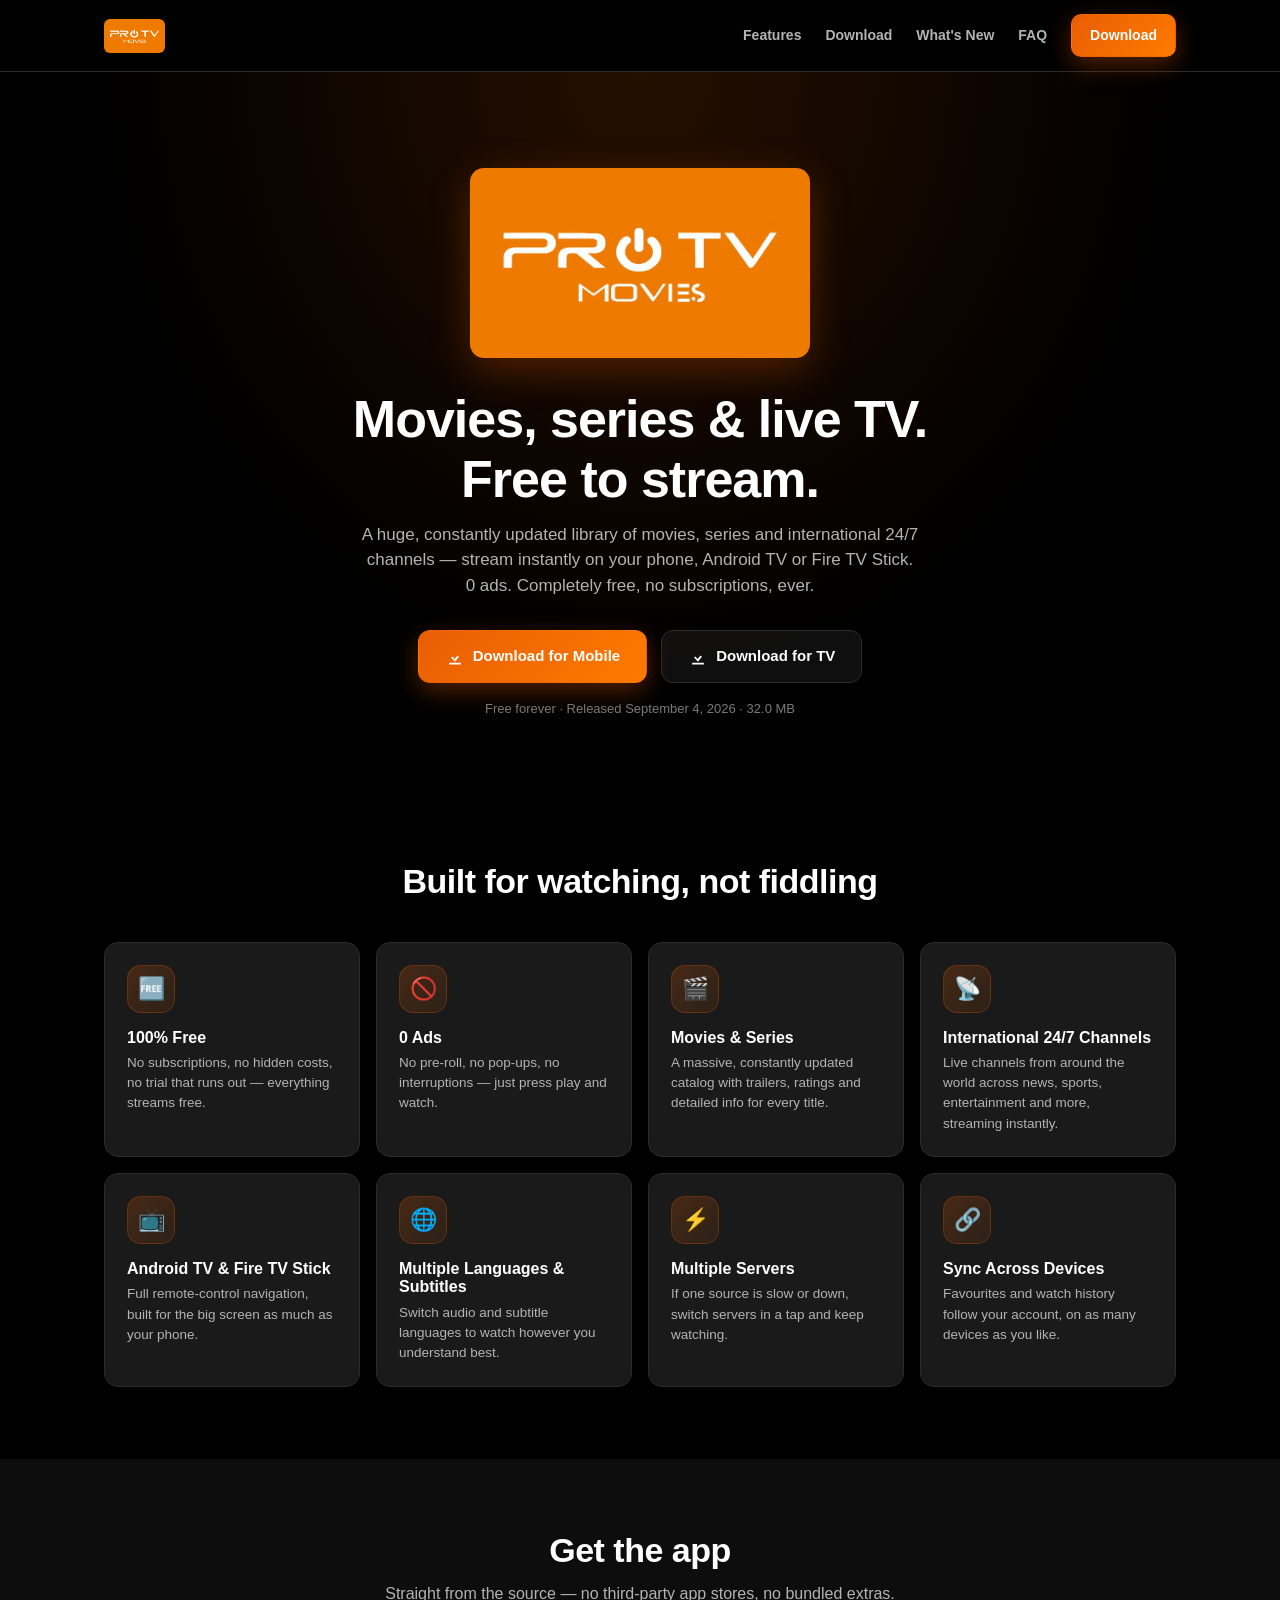
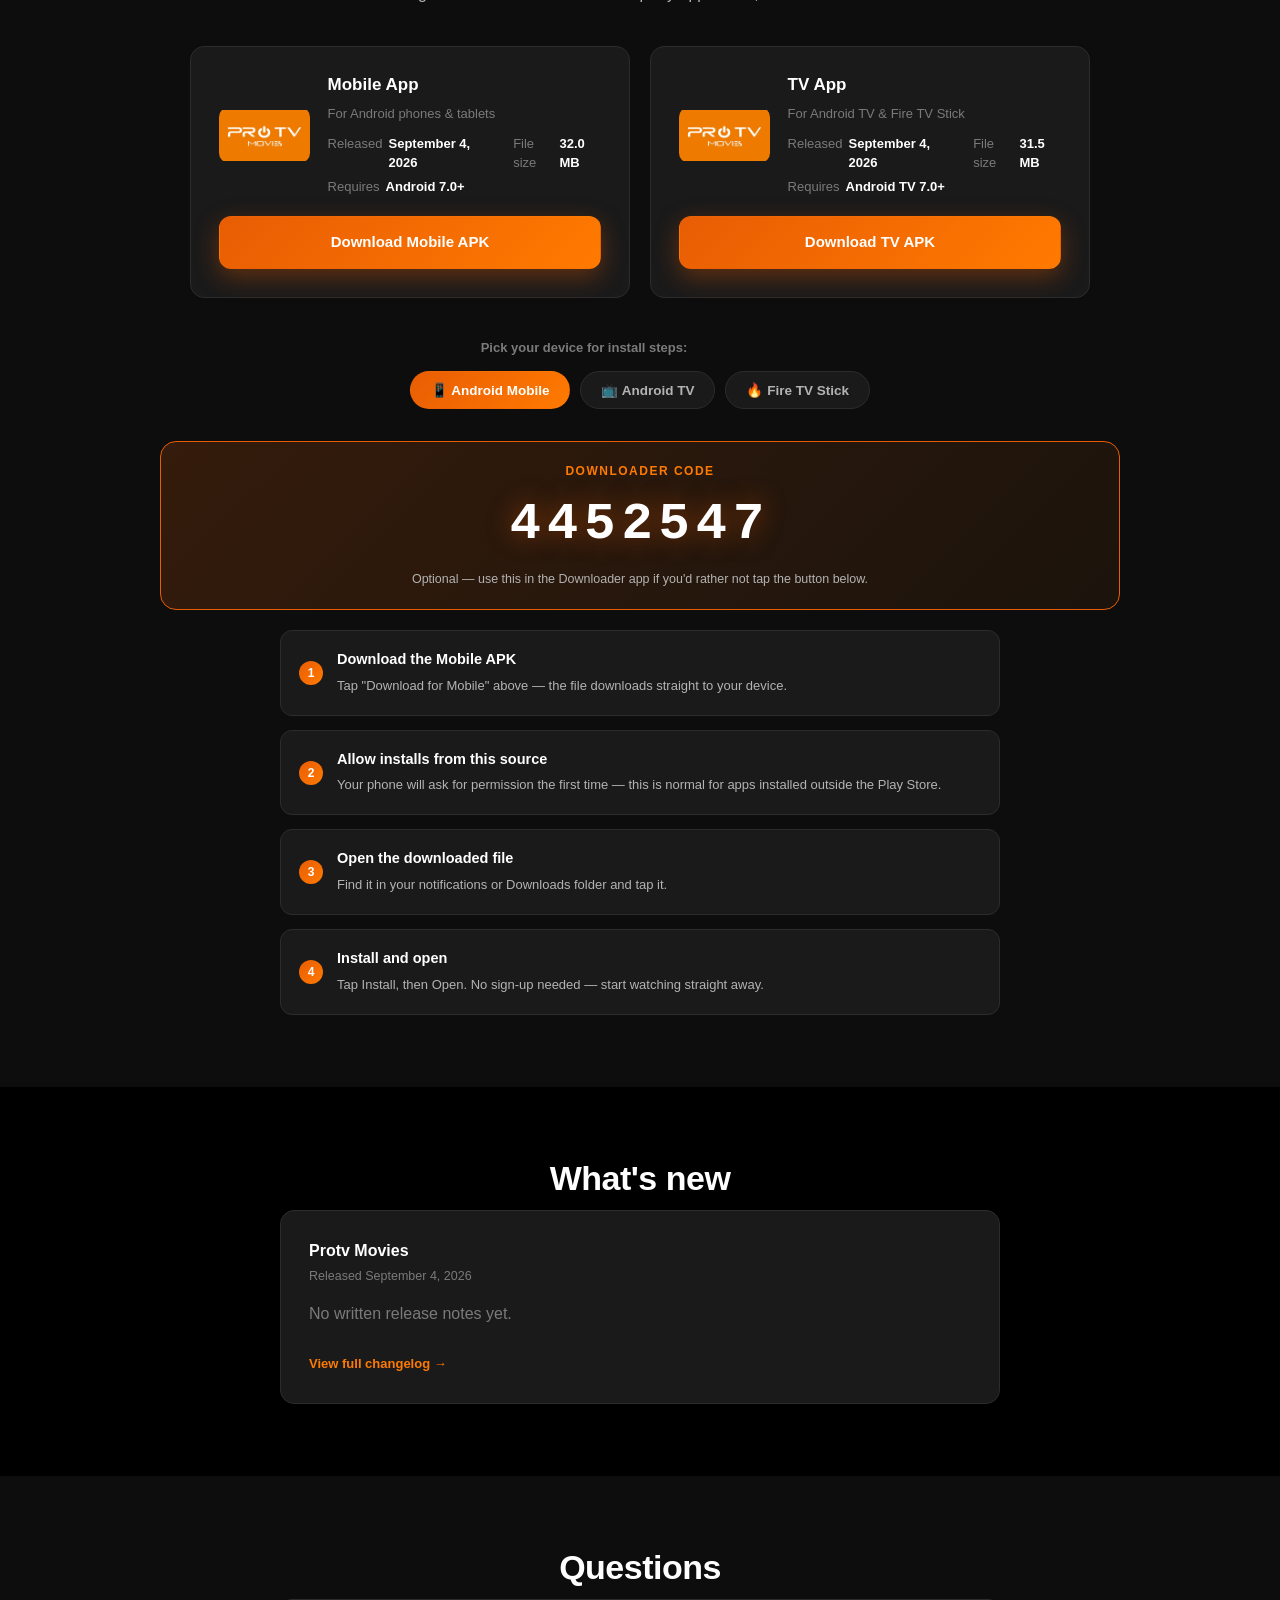
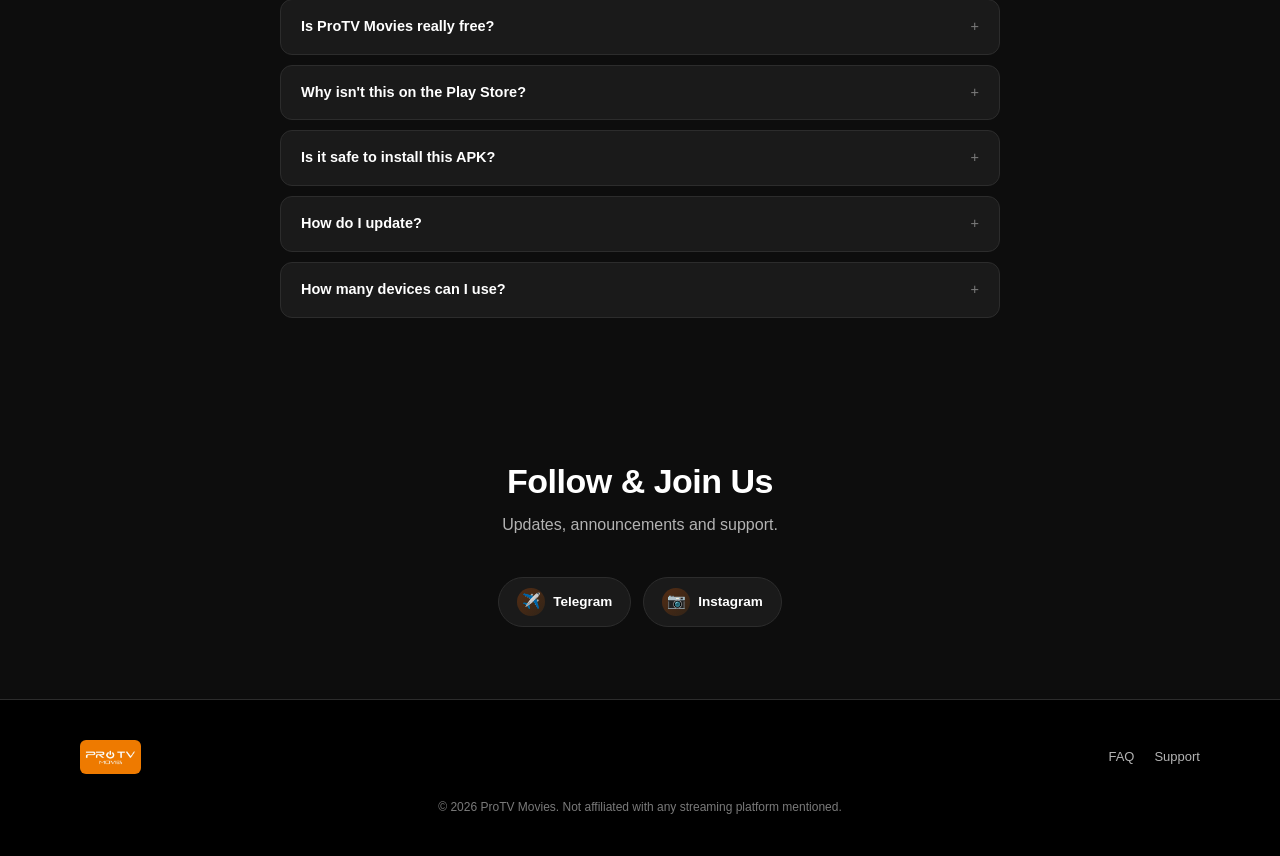
==== commit 2599dd78: "Update" ====
--- a/index.html
+++ b/index.html
@@ -163,6 +163,11 @@
       </div>
 
       <div class="device-panel" data-panel="mobile">
+        <div class="code-callout">
+          <span class="code-callout-label">Downloader Code</span>
+          <span class="code-callout-code">4452547</span>
+          <span class="code-callout-hint">Optional — use this in the Downloader app if you'd rather not tap the button below.</span>
+        </div>
         <ol class="steps">
           <li>
             <strong>Download the Mobile APK</strong>
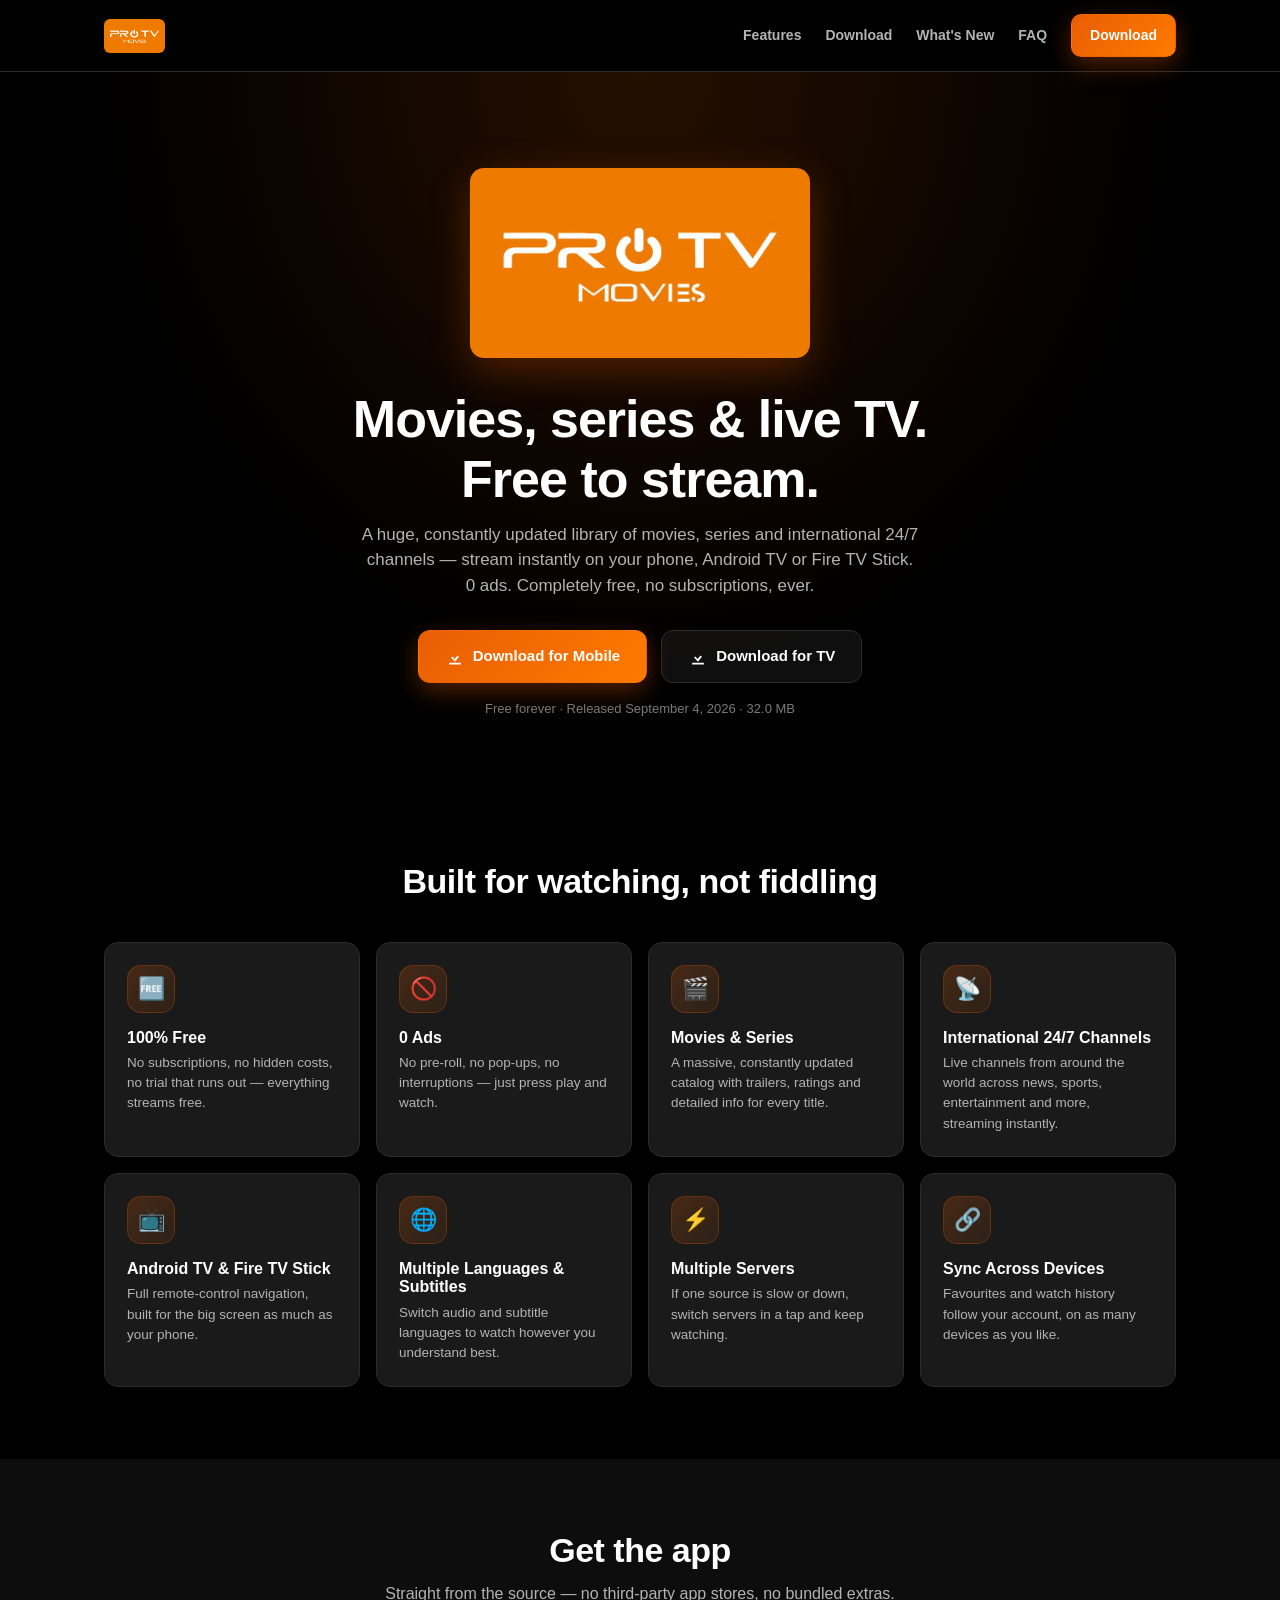
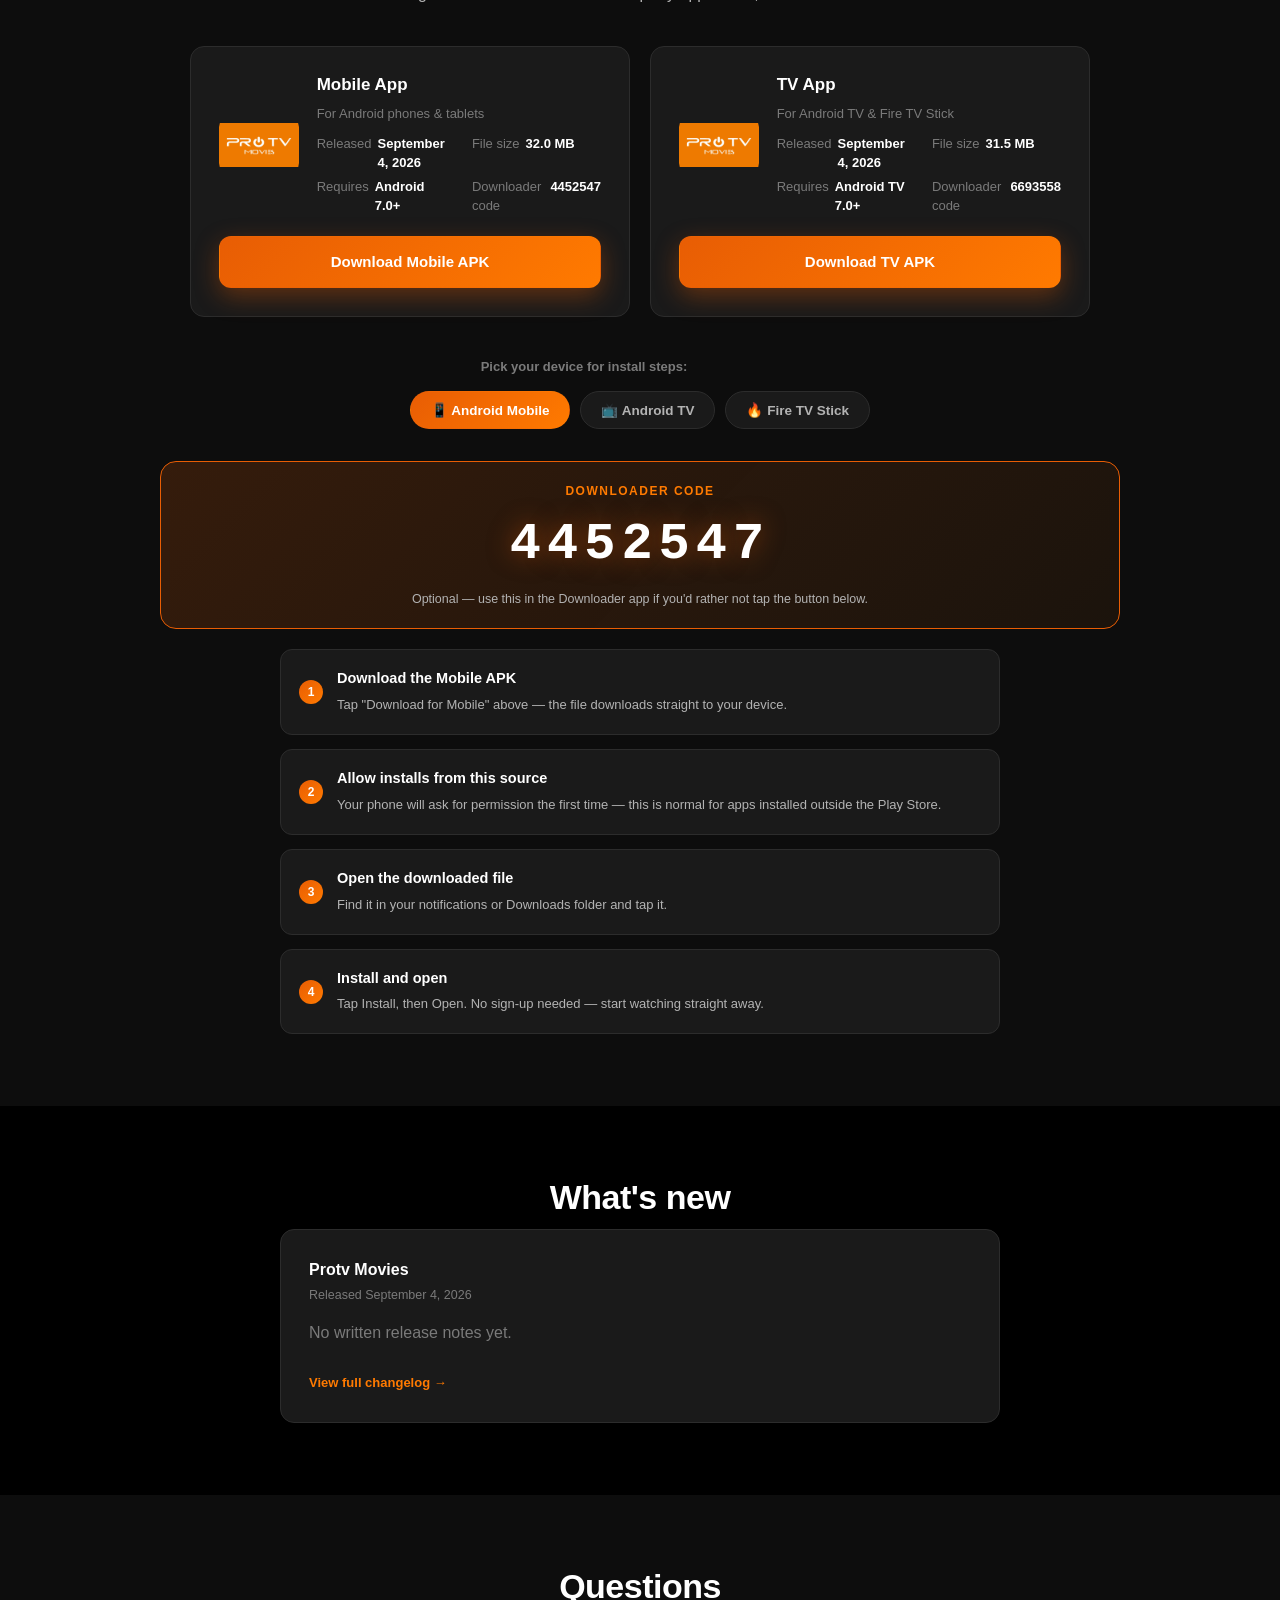
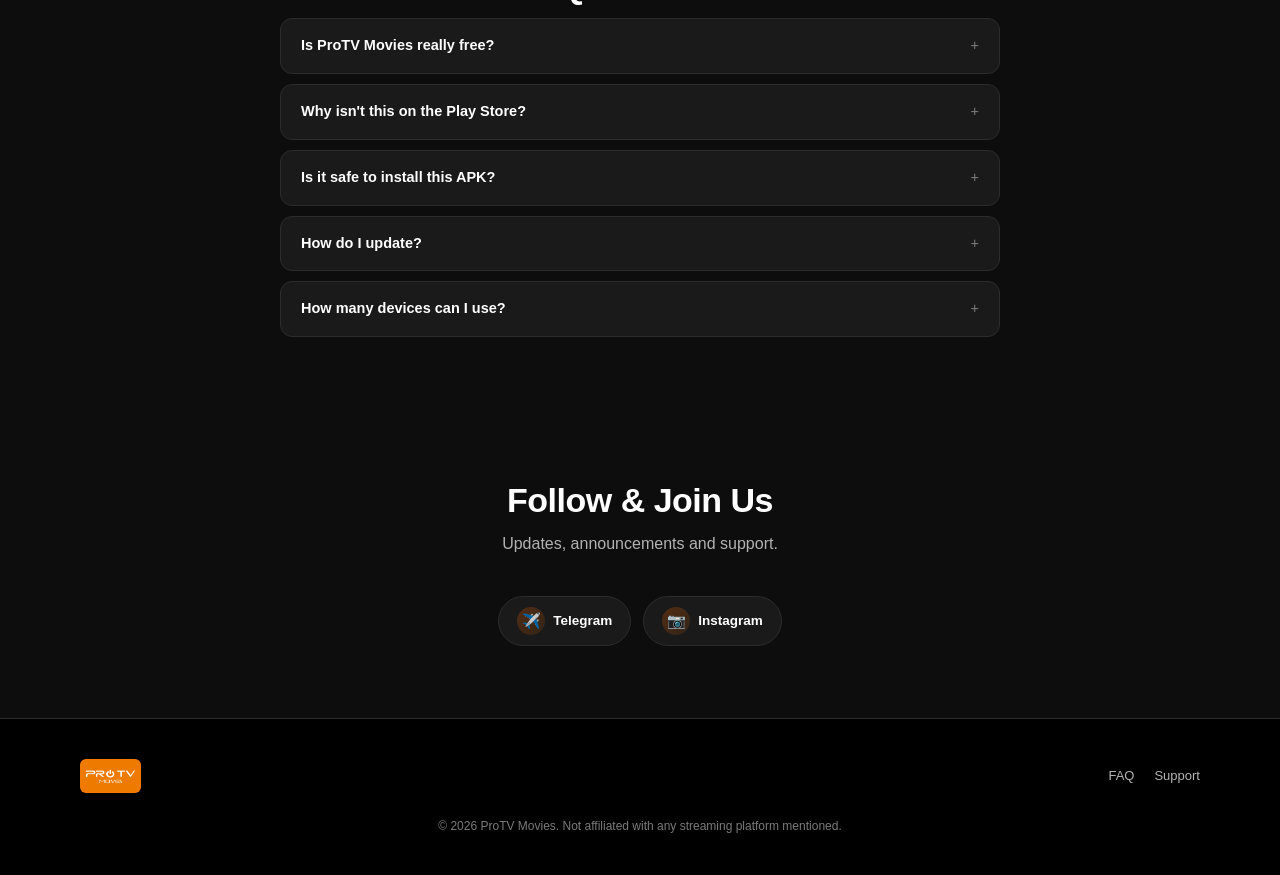
==== commit 233abcc4: "Update" ====
--- a/index.html
+++ b/index.html
@@ -126,6 +126,7 @@
                 <div><dt>Released</dt><dd id="fact-mobile-date">—</dd></div>
                 <div><dt>File size</dt><dd id="fact-mobile-size">—</dd></div>
                 <div><dt>Requires</dt><dd>Android 7.0+</dd></div>
+                <div><dt>Downloader code</dt><dd>4452547</dd></div>
               </dl>
             </div>
           </div>
@@ -146,6 +147,7 @@
                 <div><dt>Released</dt><dd id="fact-tv-date">—</dd></div>
                 <div><dt>File size</dt><dd id="fact-tv-size">—</dd></div>
                 <div><dt>Requires</dt><dd>Android TV 7.0+</dd></div>
+                <div><dt>Downloader code</dt><dd>6693558</dd></div>
               </dl>
             </div>
           </div>
